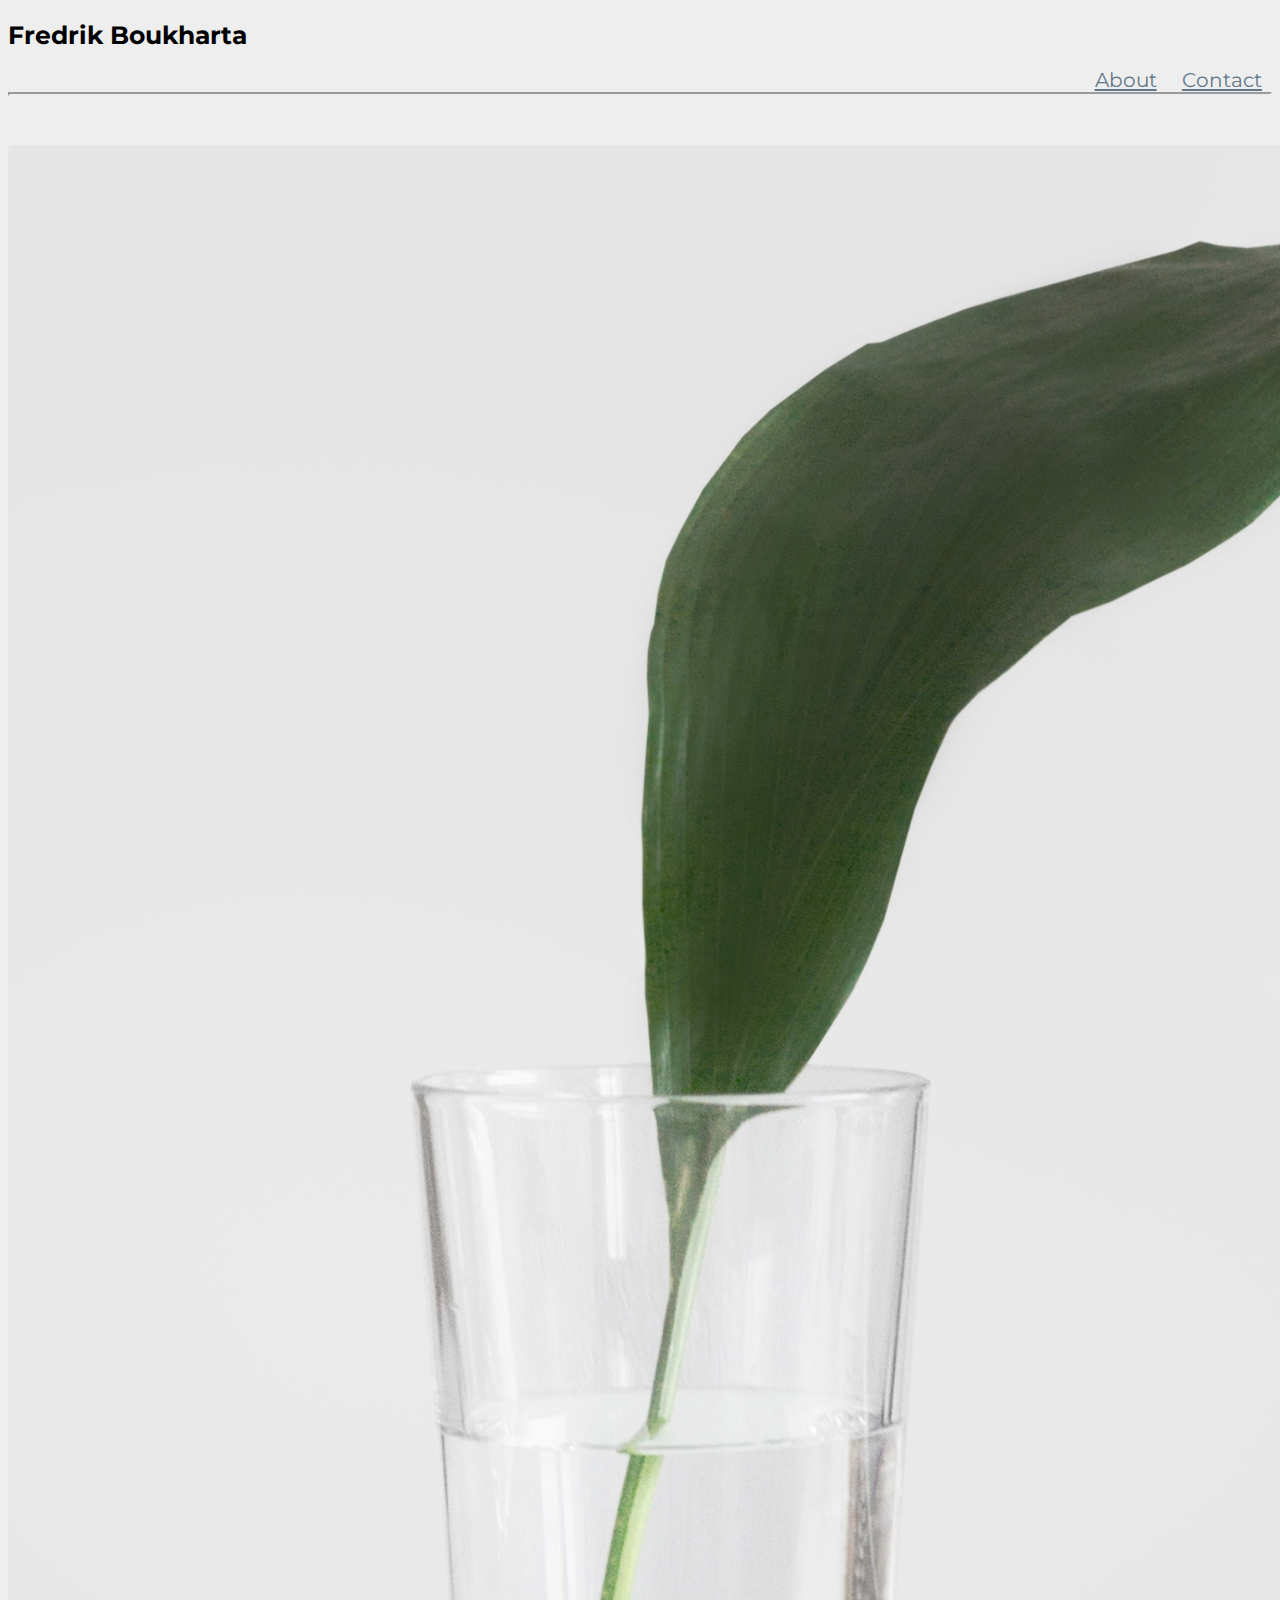
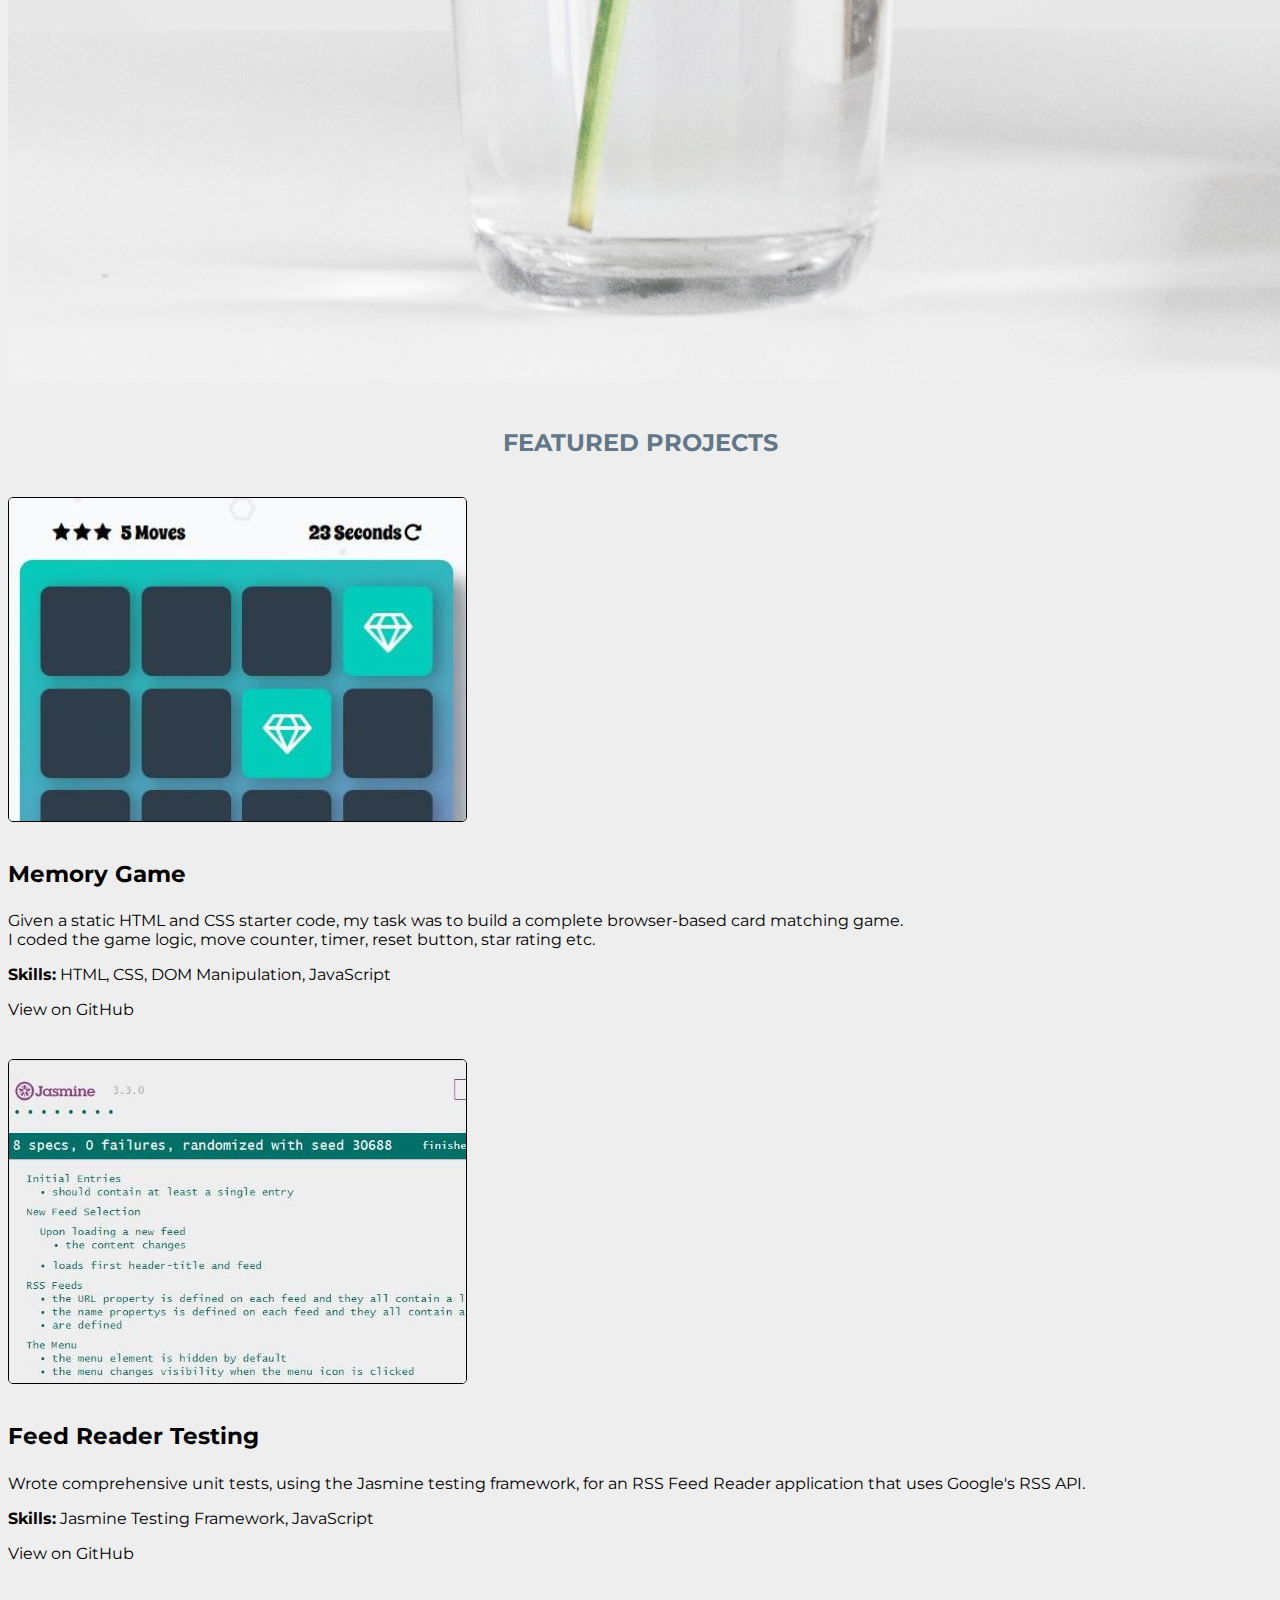
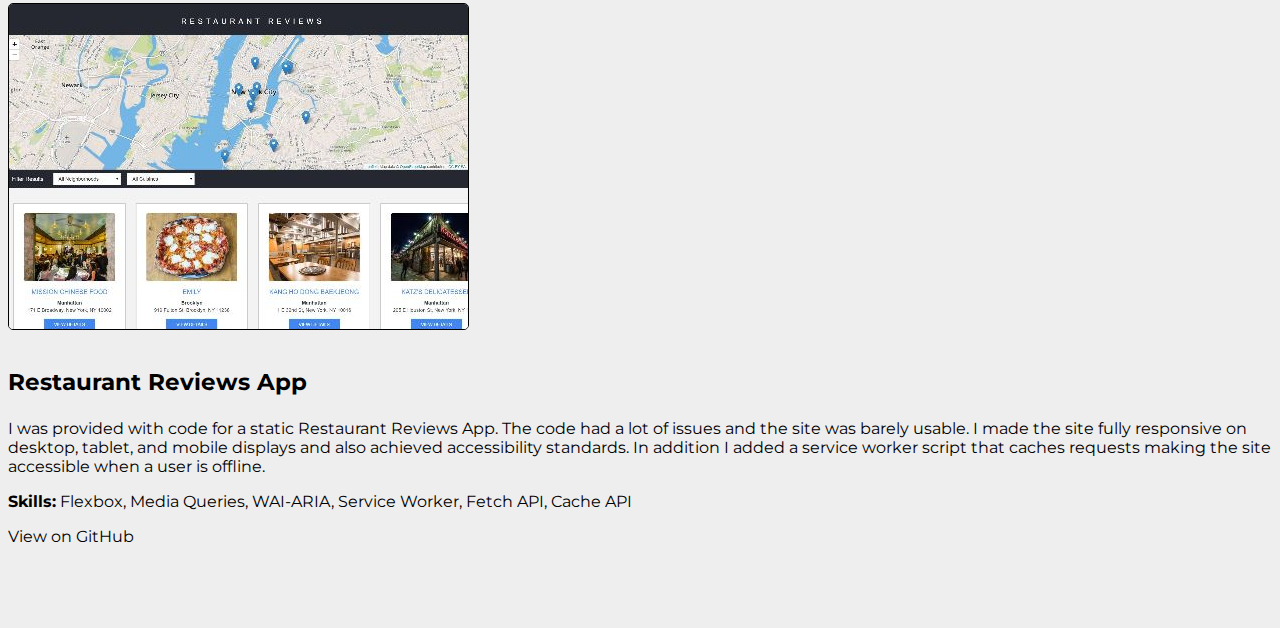
==== index.html @ cad77645 "Updated project descriptions" ====
<!DOCTYPE html>
<html lang="en">

<head>
  <meta charset="UTF-8">
  <meta name="viewport" content="width=device-width, initial-scale=1.0">
  <meta http-equiv="X-UA-Compatible" content="ie=edge">
  <link rel="stylesheet" href="https://stackpath.bootstrapcdn.com/bootstrap/4.1.3/css/bootstrap.min.css" integrity="sha384-MCw98/SFnGE8fJT3GXwEOngsV7Zt27NXFoaoApmYm81iuXoPkFOJwJ8ERdknLPMO" crossorigin="anonymous">
  <link rel="stylesheet" href="https://fonts.googleapis.com/css?family=Montserrat" >
  <link rel="stylesheet" href="https://use.fontawesome.com/releases/v5.3.1/css/all.css" integrity="sha384-mzrmE5qonljUremFsqc01SB46JvROS7bZs3IO2EmfFsd15uHvIt+Y8vEf7N7fWAU" crossorigin="anonymous">
  <link rel="stylesheet" href="css/style.css">
  <title>Portfolio | Fredrik Boukharta</title>
</head>

<body>
  <div class="container">

    <header>
      <div class="row header">

        <div class="col-12 col-lg-6 top-name">
          <a href="index.html" class="no-underline"><h1 id="name">Fredrik Boukharta</h1></a>
        </div>

        <div class="col-12 col-lg-6 align-right top-links">
          <a class="top-link" href="about.html">About</a>
          <a class="top-link" href="contact.html">Contact</a>
         </div>

      </div>

      <div class="row">
        <div class="col-md-12"> 
          <hr>
        </div>
      </div> 
    </header> 

    <main>
      <!-- main image -->
      <div class="row">
        <div class="col-6 mx-auto"> 
          <img src="img/laptop-leaf.jpg" alt="macbook and a plant" class="img-fluid main-image">
        </div>
      </div> 
        
      <div class="row">
        <div class="col-md-12"> 
          <h2 class="projects-heading">Featured Projects</h2>
        </div>
      </div>
      
      <!-- projects -->
      <div class="row justify-content-center project">

        <div class="col-8 col-md-4 col-lg-4">
          <a href="https://fredbouk.github.io/memory-game/" target="_blank"><img src="img/memory-game.jpg" class="img-fluid project-img" alt="gameboard of memory game"></a>
        </div>

        <div class="col-12 col-md-8 col-lg-6">
          <h3>Memory Game</h3>
          <p>Given a static HTML and CSS starter code, my task was to build a complete browser-based card matching game.<br>
             I coded the game logic, move counter, timer, reset button, star rating etc.</p>
          <p><span class="skills">Skills:</span> HTML, CSS, DOM Manipulation, JavaScript</p>
          <a href="https://github.com/fredbouk/memory-game " class="no-underline" target="_blank"><p>View on GitHub</p></a>
        </div>

      </div>  


      <div class="row justify-content-center project">

        <div class="col-8 col-md-4 col-lg-4">
          <a href="https://github.com/fredbouk/feedreader-testing/blob/master/jasmine/spec/feedreader.js" target="_blank"><img src="img/feedreader-testing.jpg" class="img-fluid project-img" alt="jasmine test specs"></a>
        </div>

        <div class="col-12 col-md-8 col-lg-6">
          <h3>Feed Reader Testing</h3>
          <p>Wrote comprehensive unit tests, using the Jasmine testing framework, for an RSS Feed Reader application that uses Google's RSS API.</p>
          <p><span class="skills">Skills:</span> Jasmine Testing Framework, JavaScript</p>
          <a href="https://github.com/fredbouk/feedreader-testing" class="no-underline" target="_blank"><p>View on GitHub</p></a>
        </div>
  
      </div>  


      <div class="row justify-content-center project">

        <div class="col-8 col-md-4 col-lg-4">
          <a href="https://github.com/fredbouk/restaurant-reviews-app" target="_blank"><img src="img/restaurant-reviews-app.jpg" class="img-fluid project-img" alt="website with map and restaurants list"></a>
        </div>

        <div class="col-12 col-md-8 col-lg-6">
          <h3>Restaurant Reviews App</h3>
          <p>I was provided with code for a static Restaurant Reviews App. The code had a lot of issues and the site was barely usable. 
             I made the site fully responsive on desktop, tablet, and mobile displays and also achieved accessibility standards. 
             In addition I added a service worker script that caches requests making the site accessible when a user is offline.</p>
          <p><span class="skills">Skills:</span> Flexbox, Media Queries, WAI-ARIA, Service Worker, Fetch API, Cache API</p>
          <a href="https://github.com/fredbouk/restaurant-reviews-app" class="no-underline" target="_blank"><p>View on GitHub</p></a>
        </div>
    
      </div>  

    </main> 
  
    <footer>
      <div class="row">
        <div class="col-md-12 text-center">
          <a href="https://www.linkedin.com/in/fredrik-boukharta-37a146100/" target="_blank"><i class="fab fa-linkedin-in glyphicon"></i></a>
          <a href="mailto:fredbouk@gmail.com"><i class="fas fa-envelope glyphicon"></i></a>
          <a href="https://github.com/fredbouk" target="_blank"><i class="fab fa-github glyphicon"></i></a>
        </div>  
      </div>
    </footer>
    
  </div><!-- close container -->
</body>

</html>
---- css/style.css ----
html {
  overflow-y: scroll; 
}

body {
  font-family: "Montserrat", sans-serif;
  background-color: #eee;
  font-size: 112.5%;
}

h1,
h3,
h5,
p {
  color: #000;
}

h3 {
  font-size: 1.45rem;
  font-weight: 700;
}

p {
  font-size: medium;
}

a {
  color: #000 !important;
}


/* Header */
.header {
  margin-top: 20px;
}

#name {
  font-size: 1.4em;
  font-weight: 700;
}

.no-underline {
  text-decoration: none !important;
}

.top-link {
  font-size: 112.5%;
  margin-left: 0.5em;
  margin-right: 0.5em;
  color: #627788 !important;
}

hr {
  border-width: 2px;
  margin-top: inherit;
}

.main-image {
  margin-top: 40px;
  border-radius: 5px;
}


/* Body */
.projects-heading {
  margin-top: 40px;
  margin-bottom: 40px;
  text-transform: uppercase;
  color: #627788;
  font-size: 24px;
  text-align: center;
 }

.project {
  margin-bottom: 40px;
}

.project-img {
  margin-bottom: 10px;
  border-radius: 5px;
  border: 1px solid black;
 }

 .large {
  font-size: large;
 }

 .skills {
   font-weight: bold;
 }

 
 /* Footer */
 .glyphicon {
  font-size: 28px; 
  margin-left: 20px;
  margin-bottom: 30px;
  margin-right: 20px;
}


/******** Media query for mobiles and tablets ********/
@media screen and (min-width: 320px) and (max-width: 991px)  {

  .top-name {
    text-align: center;
  }

  #name {
    margin-bottom: 0;
  }

  .top-links {
    text-align: center;
  }

}


/******** Media query for large screens ********/
@media screen and (min-width: 992px) {

  .align-right {
    text-align: right;
  }

  .top-links {
    margin-top: 2px;
  }

}


/*===================== About =====================*/
.me {
  margin-top: 40px;
  margin-bottom: 40px;
}


/*===================== Contact =====================*/
#contact-me {
  margin-top: 40px;
}

.contact-list {
  list-style-type: none;
  padding-left: 0;
}

.link-text {
  display: inline;
  font-size: inherit;
}
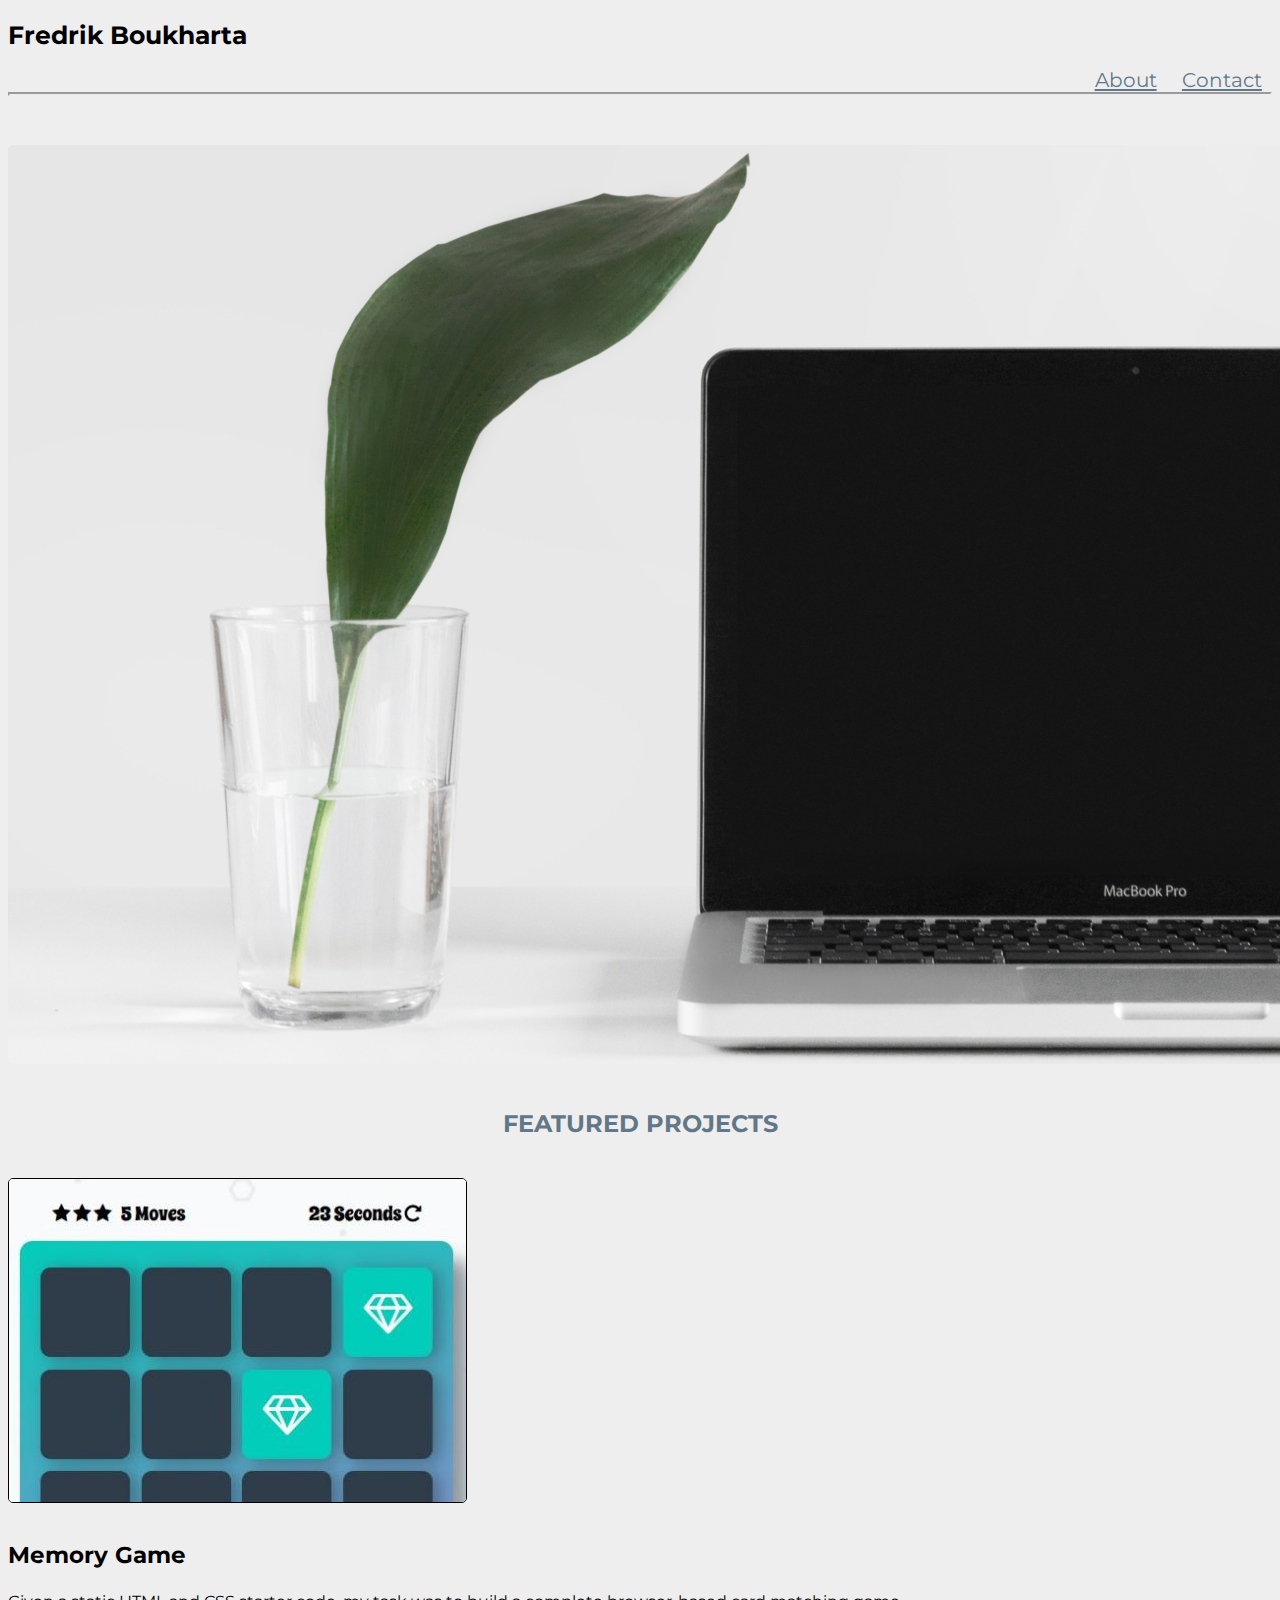
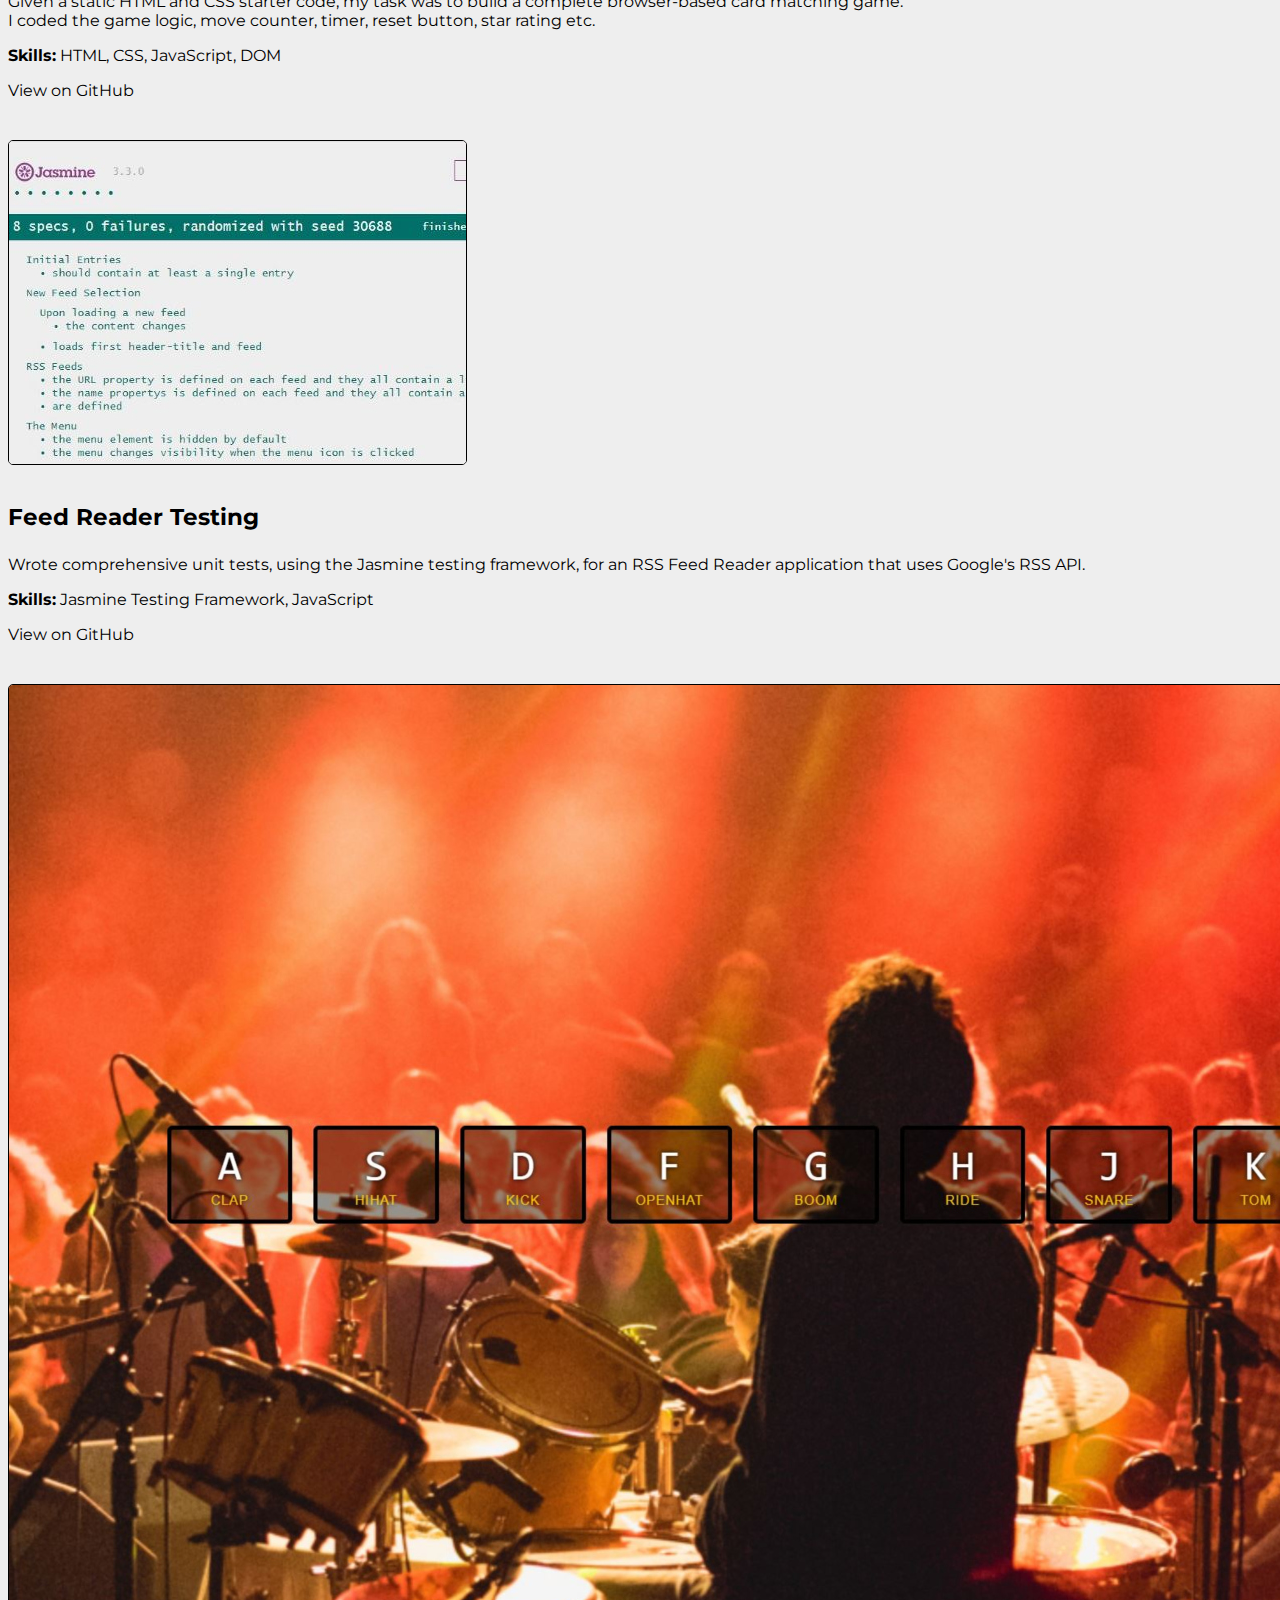
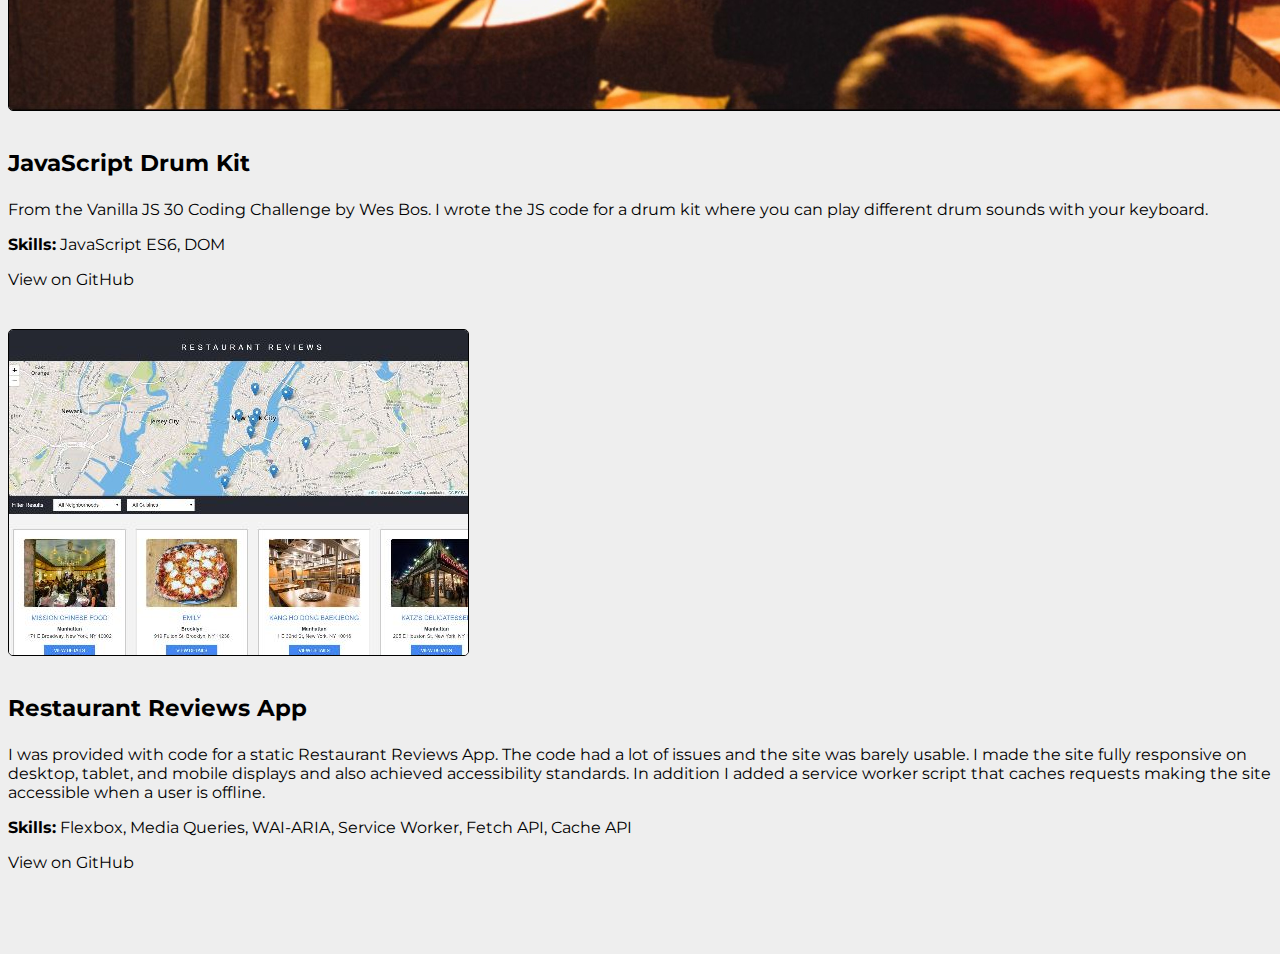
==== commit 6f7edd00: "Added project JavaScript Drum Kit" ====
--- a/index.html
+++ b/index.html
@@ -40,7 +40,10 @@
       <!-- main image -->
       <div class="row">
         <div class="col-6 mx-auto"> 
-          <img src="img/laptop-leaf.jpg" alt="macbook and a plant" class="img-fluid main-image">
+            <picture> 
+              <source media="(max-width: 1024px)" srcset="img/laptop-leaf-small.jpg" alt="macbook and a plant" class="img-fluid main-image">
+              <img src="img/laptop-leaf.jpg" alt="macbook and a plant" class="img-fluid main-image">
+            </picture>
         </div>
       </div> 
         
@@ -61,7 +64,7 @@
           <h3>Memory Game</h3>
           <p>Given a static HTML and CSS starter code, my task was to build a complete browser-based card matching game.<br>
              I coded the game logic, move counter, timer, reset button, star rating etc.</p>
-          <p><span class="skills">Skills:</span> HTML, CSS, DOM Manipulation, JavaScript</p>
+          <p><span class="skills">Skills:</span> HTML, CSS, JavaScript, DOM</p>
           <a href="https://github.com/fredbouk/memory-game " class="no-underline" target="_blank"><p>View on GitHub</p></a>
         </div>
 
@@ -79,6 +82,23 @@
           <p>Wrote comprehensive unit tests, using the Jasmine testing framework, for an RSS Feed Reader application that uses Google's RSS API.</p>
           <p><span class="skills">Skills:</span> Jasmine Testing Framework, JavaScript</p>
           <a href="https://github.com/fredbouk/feedreader-testing" class="no-underline" target="_blank"><p>View on GitHub</p></a>
+        </div>
+  
+      </div>
+      
+
+      <div class="row justify-content-center project">
+
+        <div class="col-8 col-md-4 col-lg-4">
+          <a href="https://fredbouk.github.io/js30-javascript-drum-kit/" target="_blank"><img src="img/javascript-drum-kit.jpg" class="img-fluid project-img" alt="drummer"></a>
+        </div>
+
+        <div class="col-12 col-md-8 col-lg-6">
+          <h3>JavaScript Drum Kit</h3>
+          <p>From the Vanilla JS 30 Coding Challenge by Wes Bos.
+            I wrote the JS code for a drum kit where you can play different drum sounds with your keyboard.</p>
+          <p><span class="skills">Skills:</span> JavaScript ES6, DOM</p>
+          <a href="https://github.com/fredbouk/js30-javascript-drum-kit" class="no-underline" target="_blank"><p>View on GitHub</p></a>
         </div>
   
       </div>  
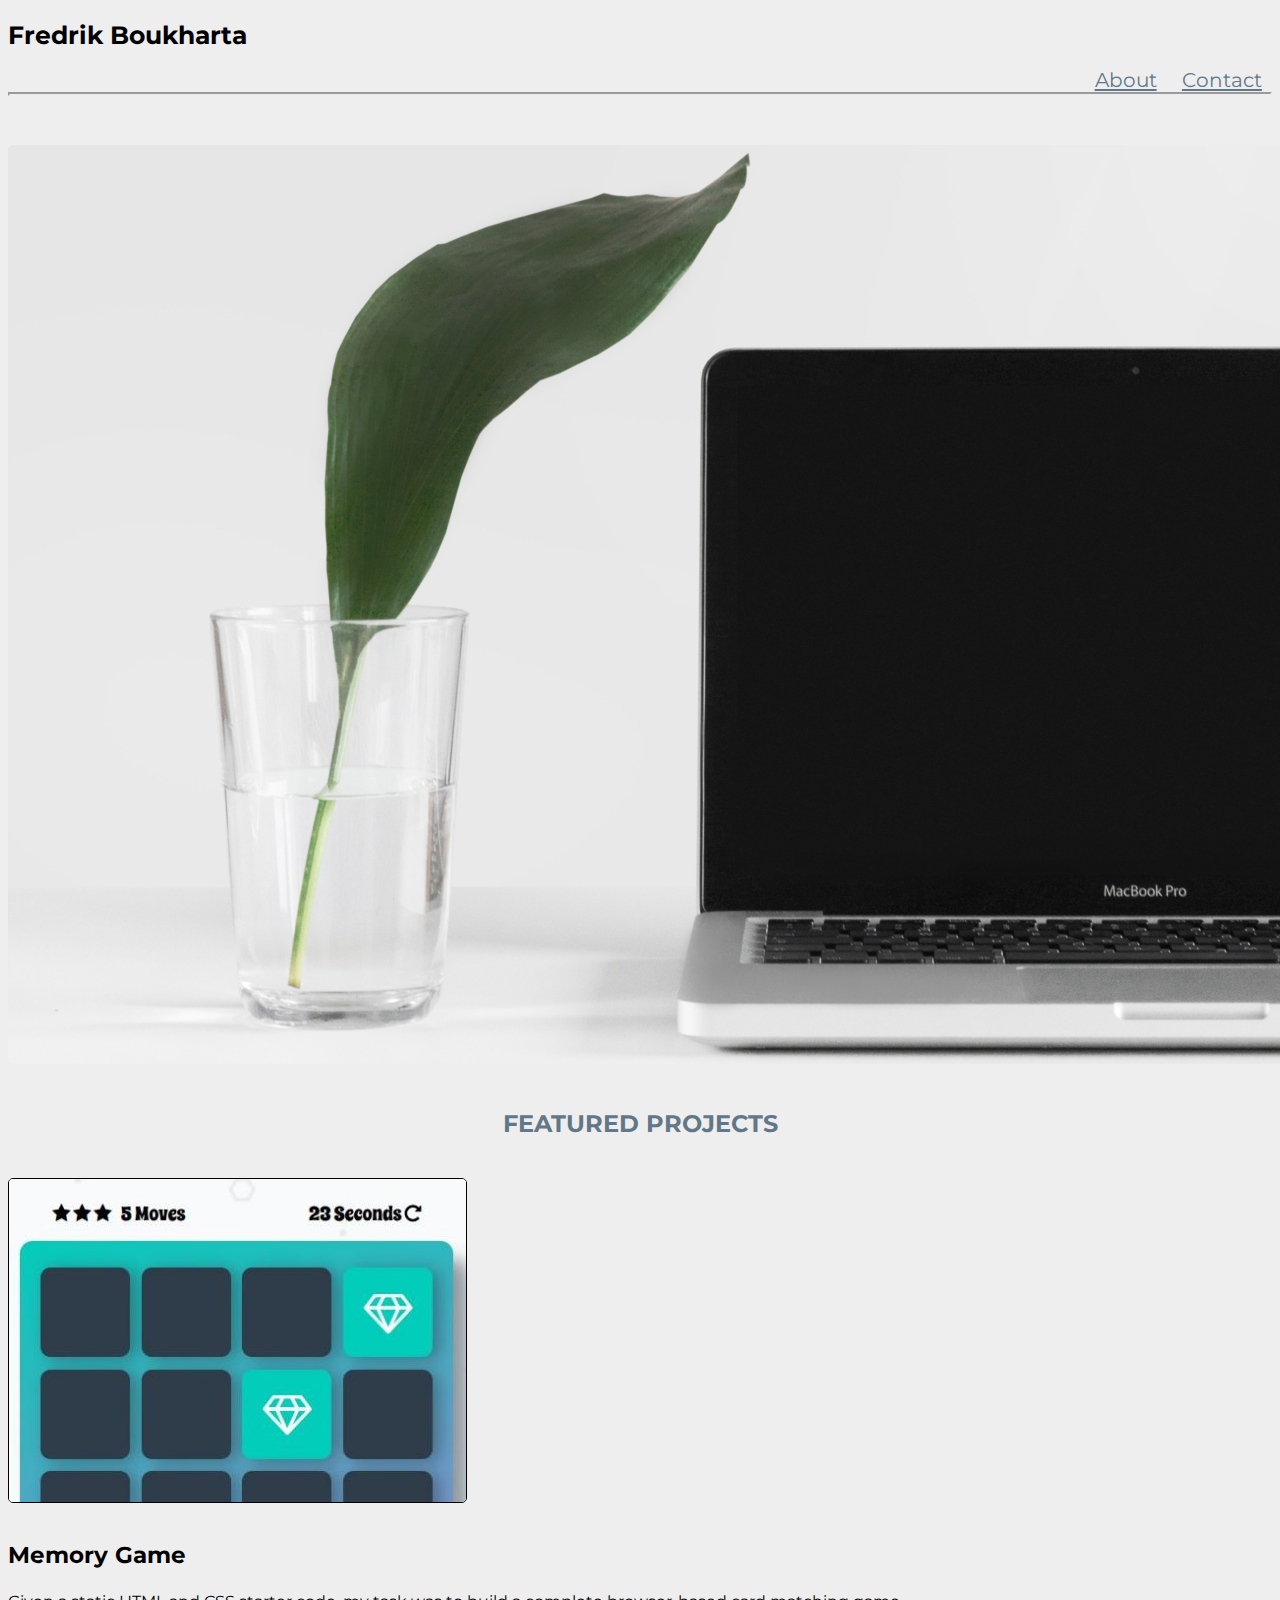
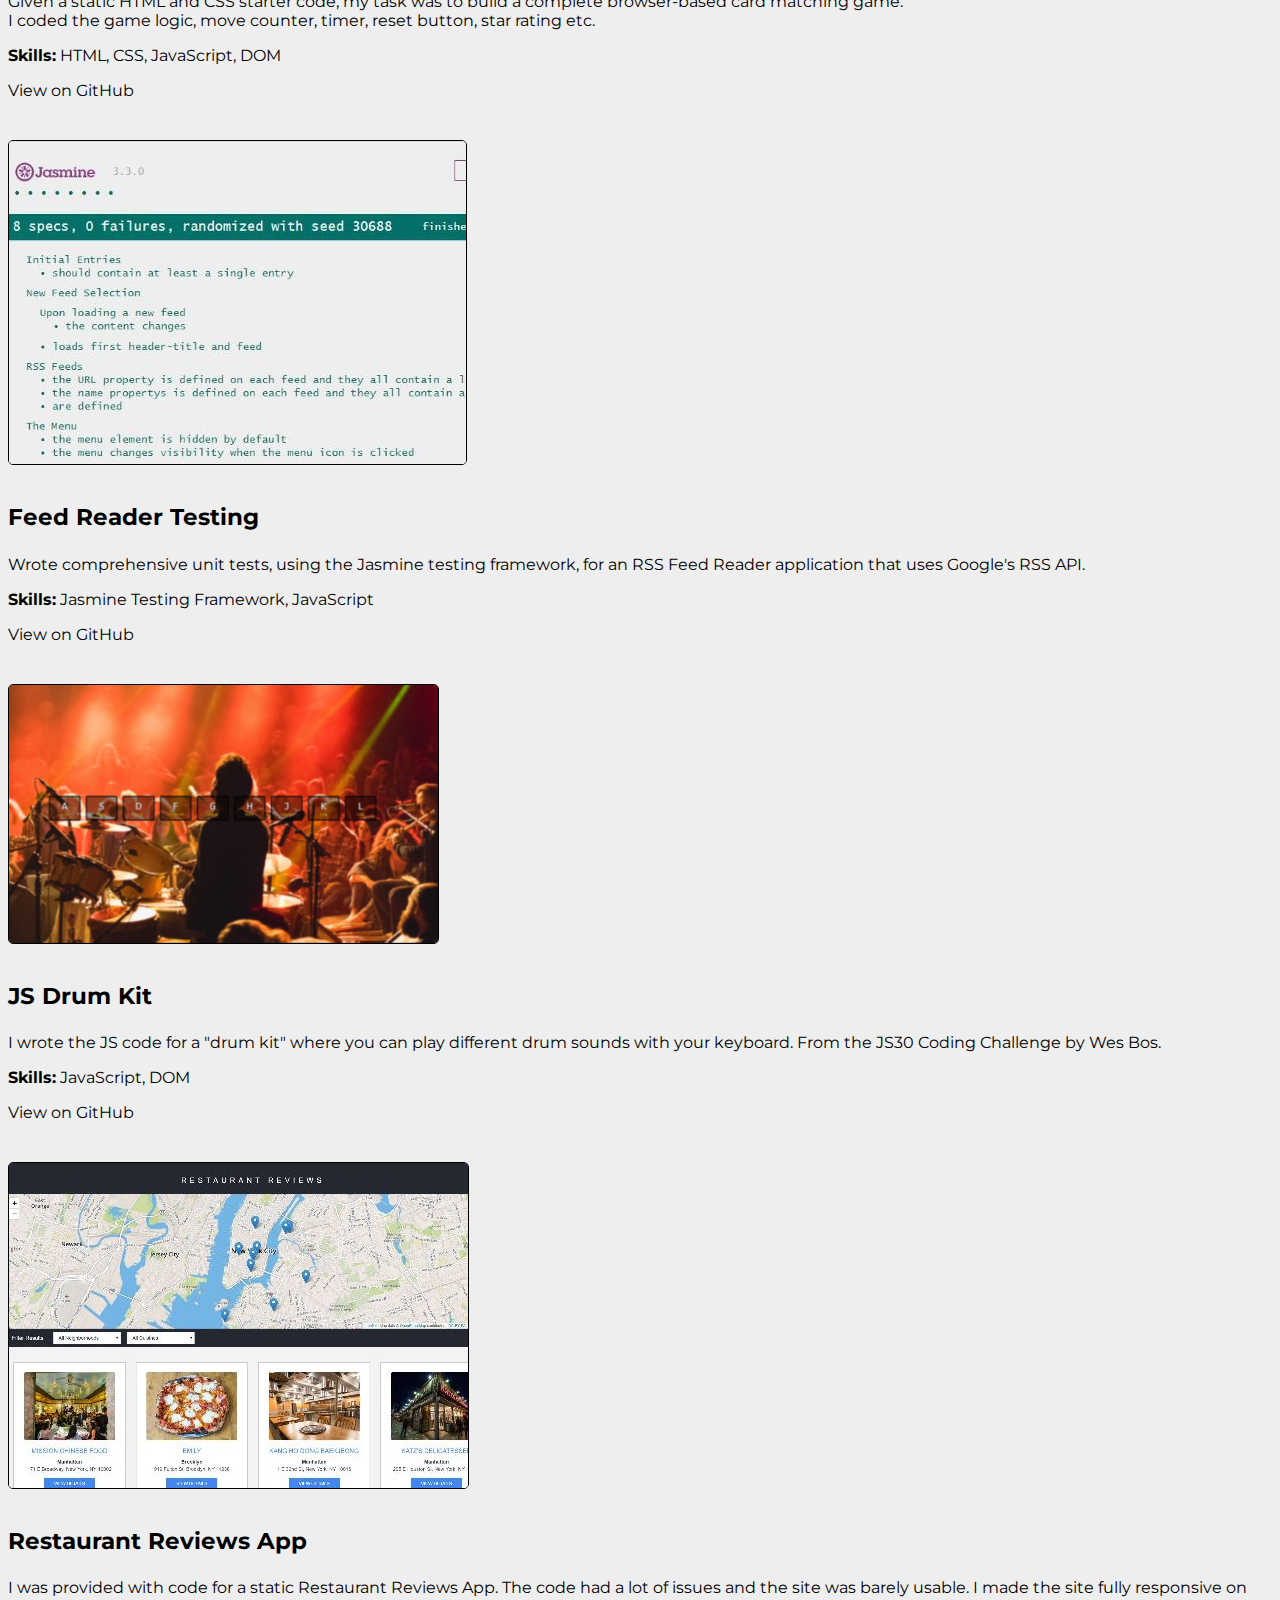
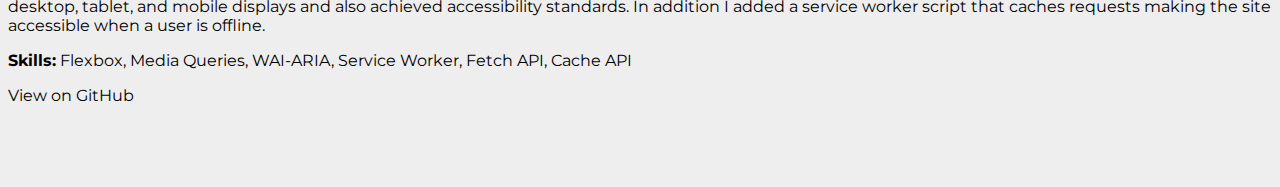
==== commit a1a673be: "Updated project description" ====
--- a/index.html
+++ b/index.html
@@ -94,10 +94,9 @@
         </div>
 
         <div class="col-12 col-md-8 col-lg-6">
-          <h3>JavaScript Drum Kit</h3>
-          <p>From the Vanilla JS 30 Coding Challenge by Wes Bos.
-            I wrote the JS code for a drum kit where you can play different drum sounds with your keyboard.</p>
-          <p><span class="skills">Skills:</span> JavaScript ES6, DOM</p>
+          <h3>JS Drum Kit</h3>
+          <p>I wrote the JS code for a "drum kit" where you can play different drum sounds with your keyboard. From the JS30 Coding Challenge by Wes Bos.</p>
+          <p><span class="skills">Skills:</span> JavaScript, DOM</p>
           <a href="https://github.com/fredbouk/js30-javascript-drum-kit" class="no-underline" target="_blank"><p>View on GitHub</p></a>
         </div>
   
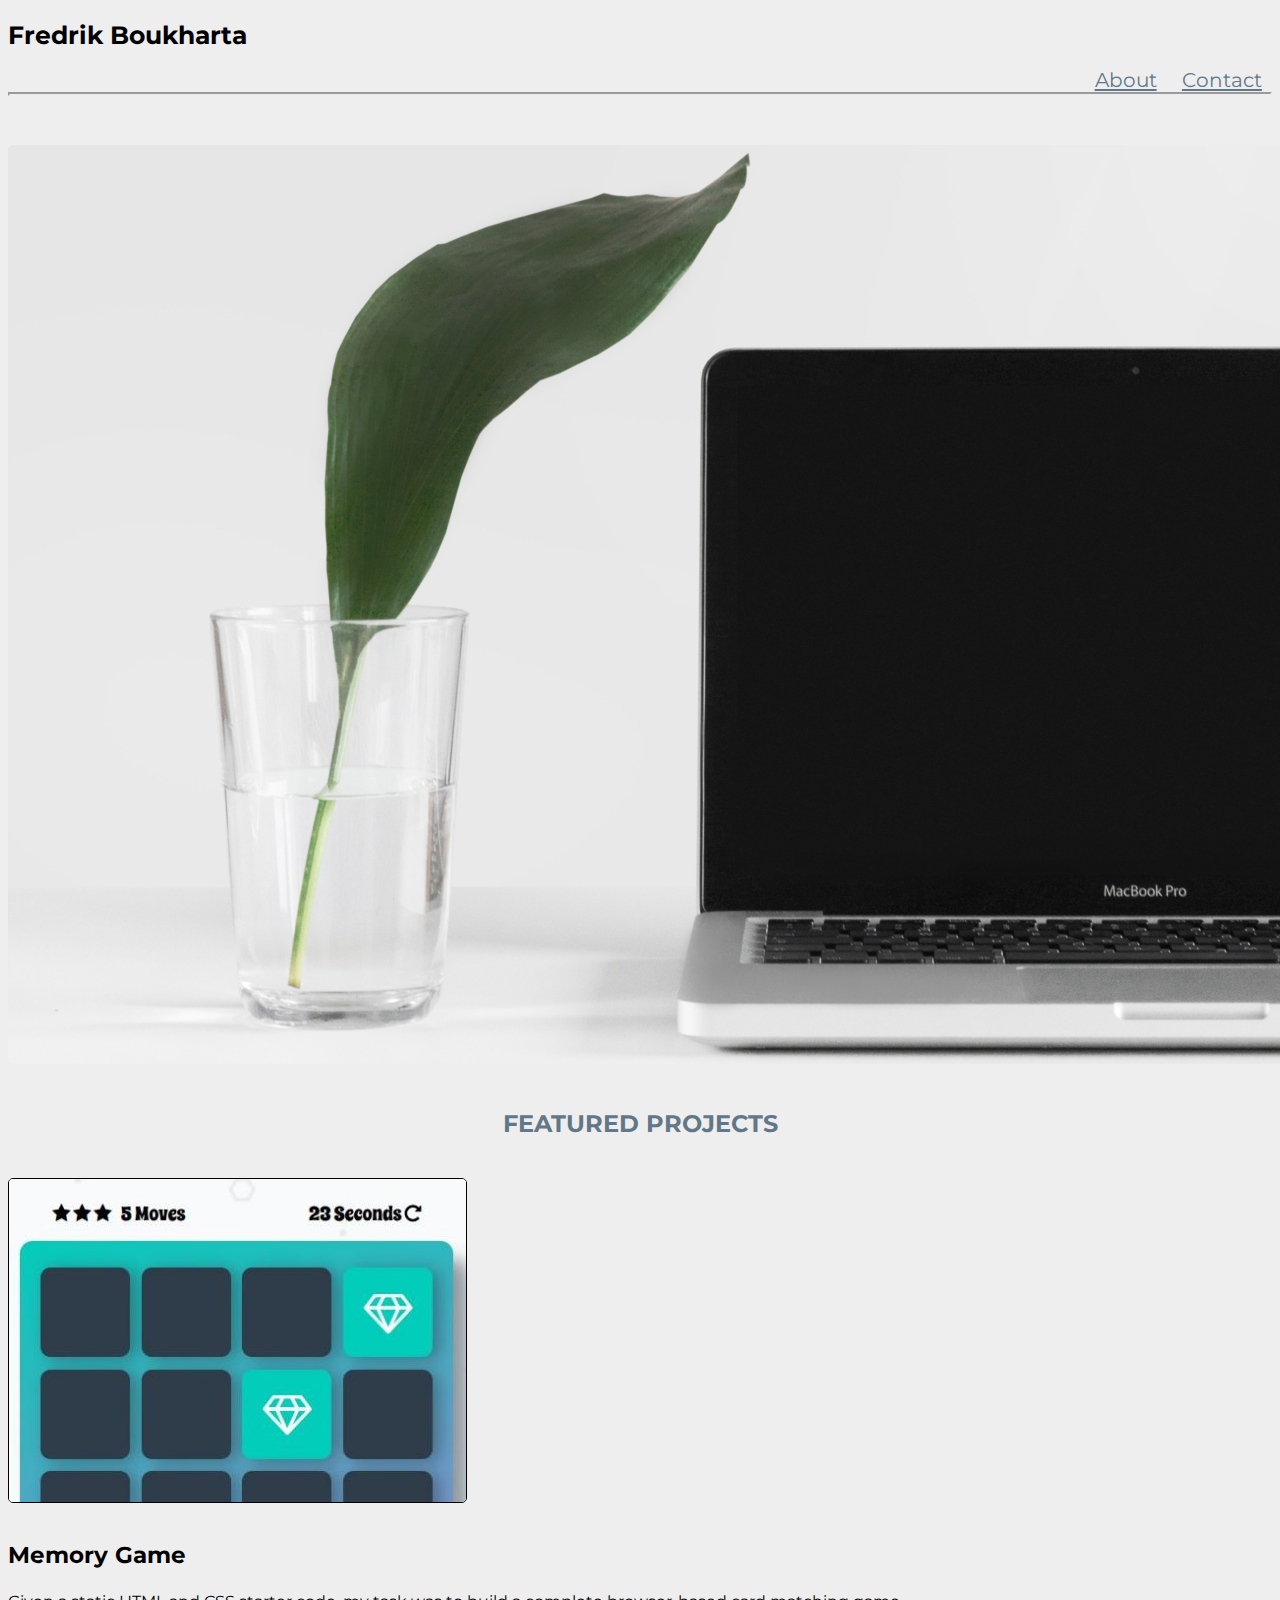
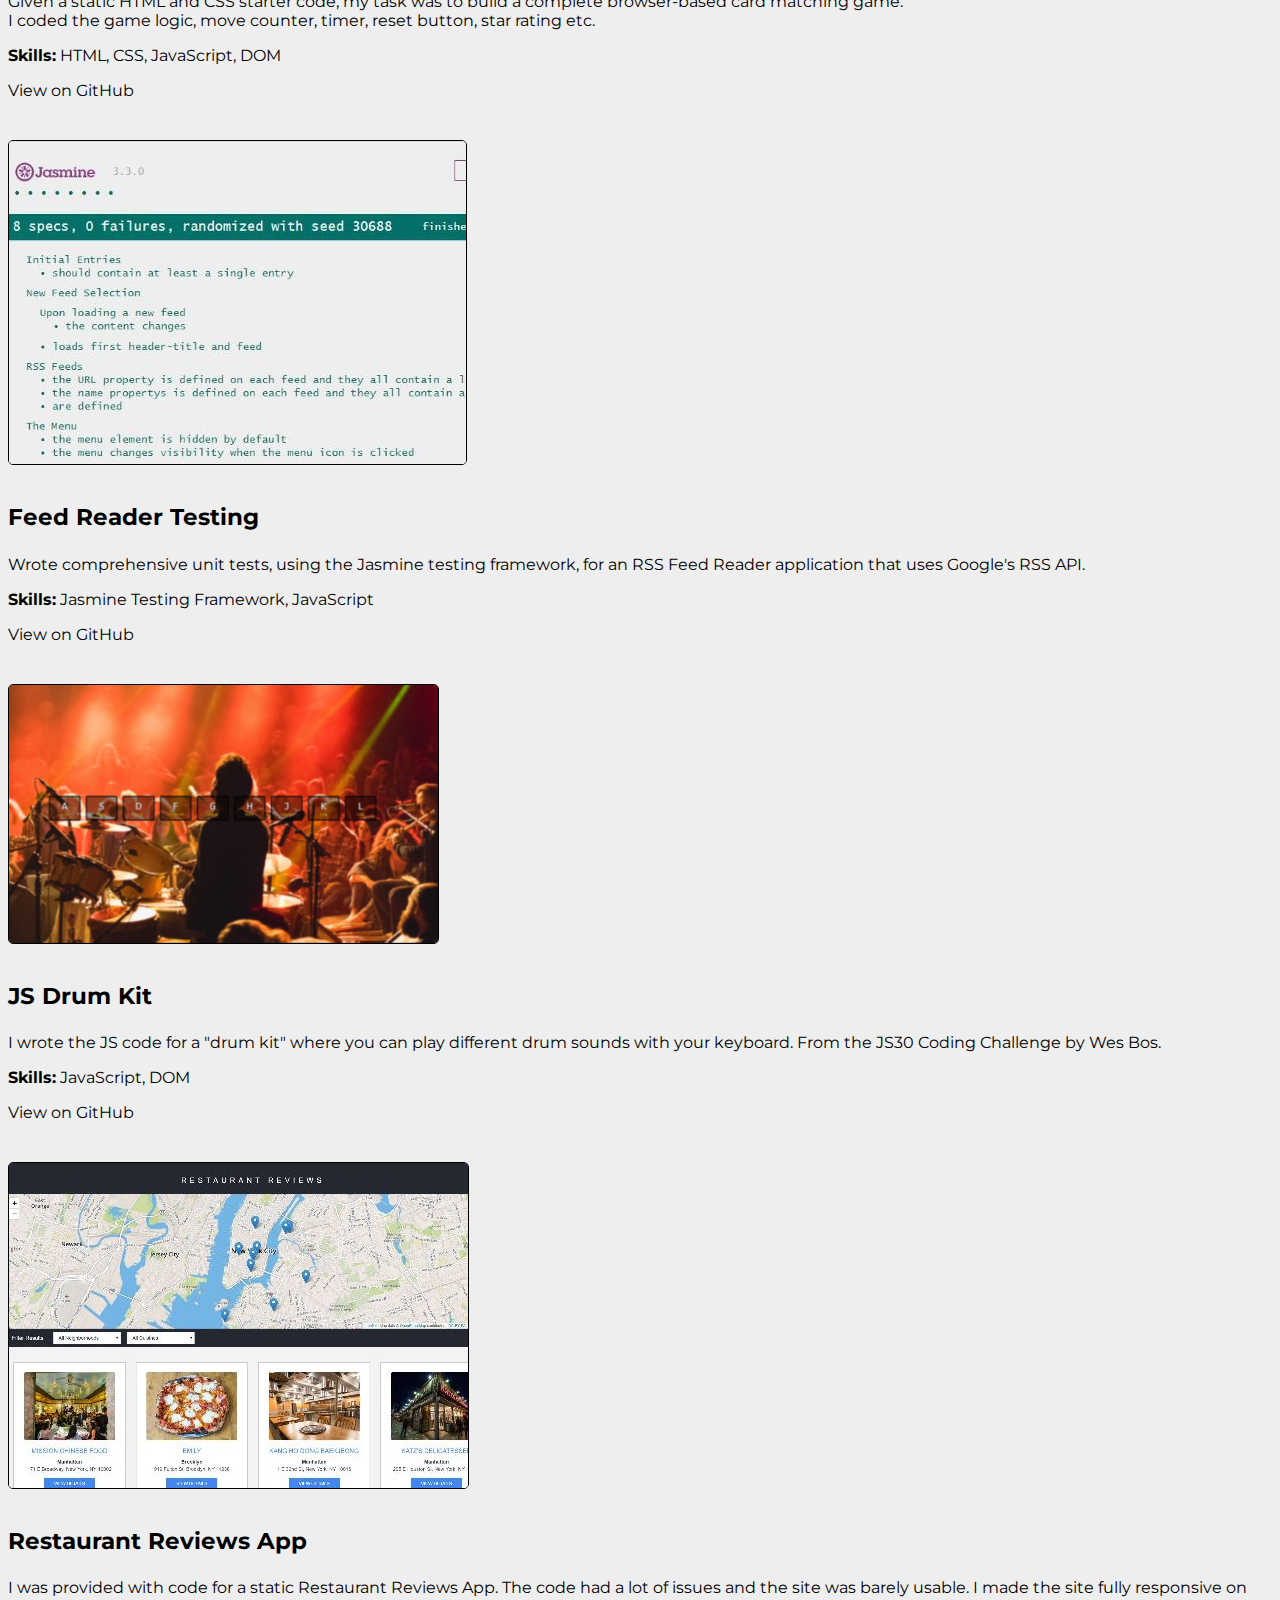
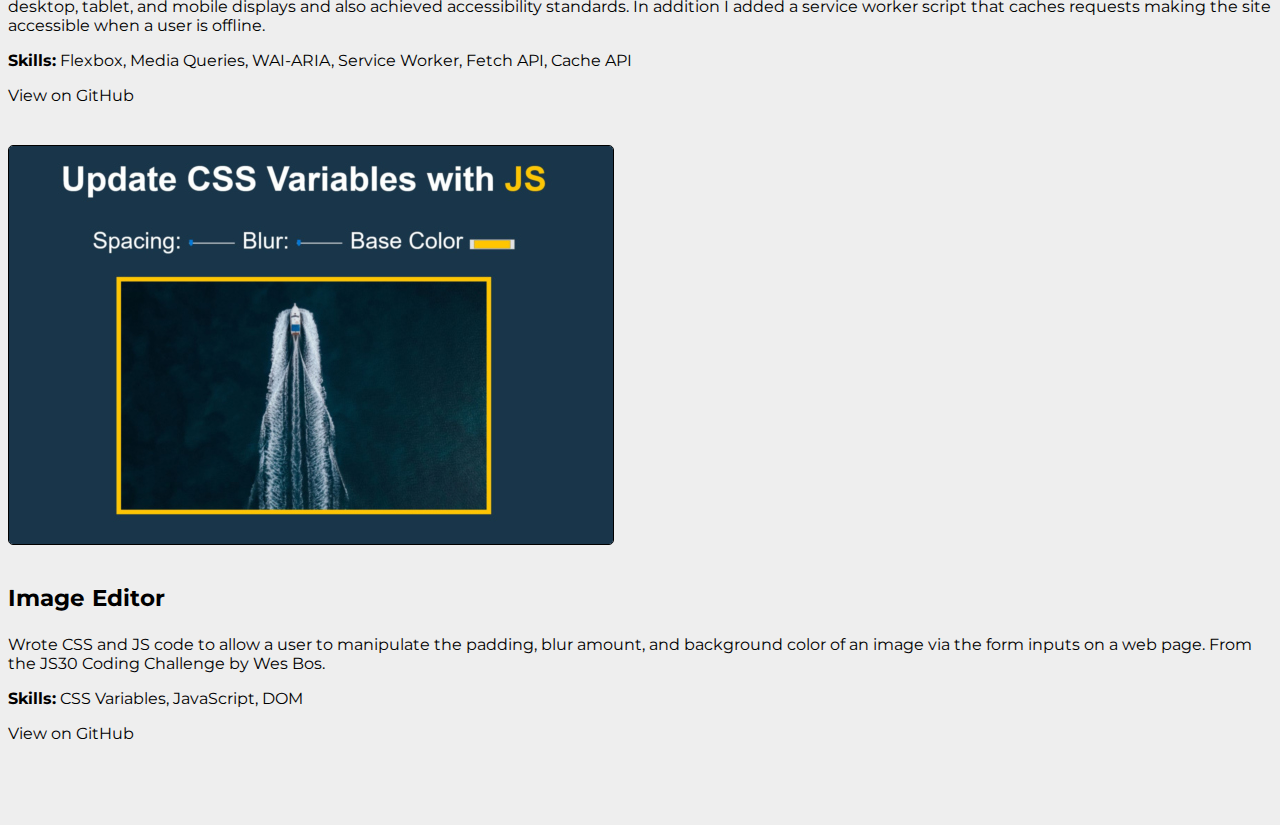
==== commit d0ad3da9: "Added project Image Editor" ====
--- a/index.html
+++ b/index.html
@@ -118,6 +118,23 @@
           <a href="https://github.com/fredbouk/restaurant-reviews-app" class="no-underline" target="_blank"><p>View on GitHub</p></a>
         </div>
     
+      </div>
+      
+      
+      <div class="row justify-content-center project">
+
+        <div class="col-8 col-md-4 col-lg-4">
+          <a href="https://fredbouk.github.io/js30-css-variables/index.html" target="_blank"><img src="img/css-variables.jpg" class="img-fluid project-img" alt="website with map and restaurants list"></a>
+        </div>
+
+        <div class="col-12 col-md-8 col-lg-6">
+          <h3>Image Editor</h3>
+          <p>Wrote CSS and JS code to allow a user to manipulate the padding, blur amount, and background color of an image via the form inputs on a web page. 
+             From the JS30 Coding Challenge by Wes Bos.</p>
+          <p><span class="skills">Skills:</span> CSS Variables, JavaScript, DOM</p>
+          <a href="https://github.com/fredbouk/js30-css-variables" class="no-underline" target="_blank"><p>View on GitHub</p></a>
+        </div>
+    
       </div>  
 
     </main> 
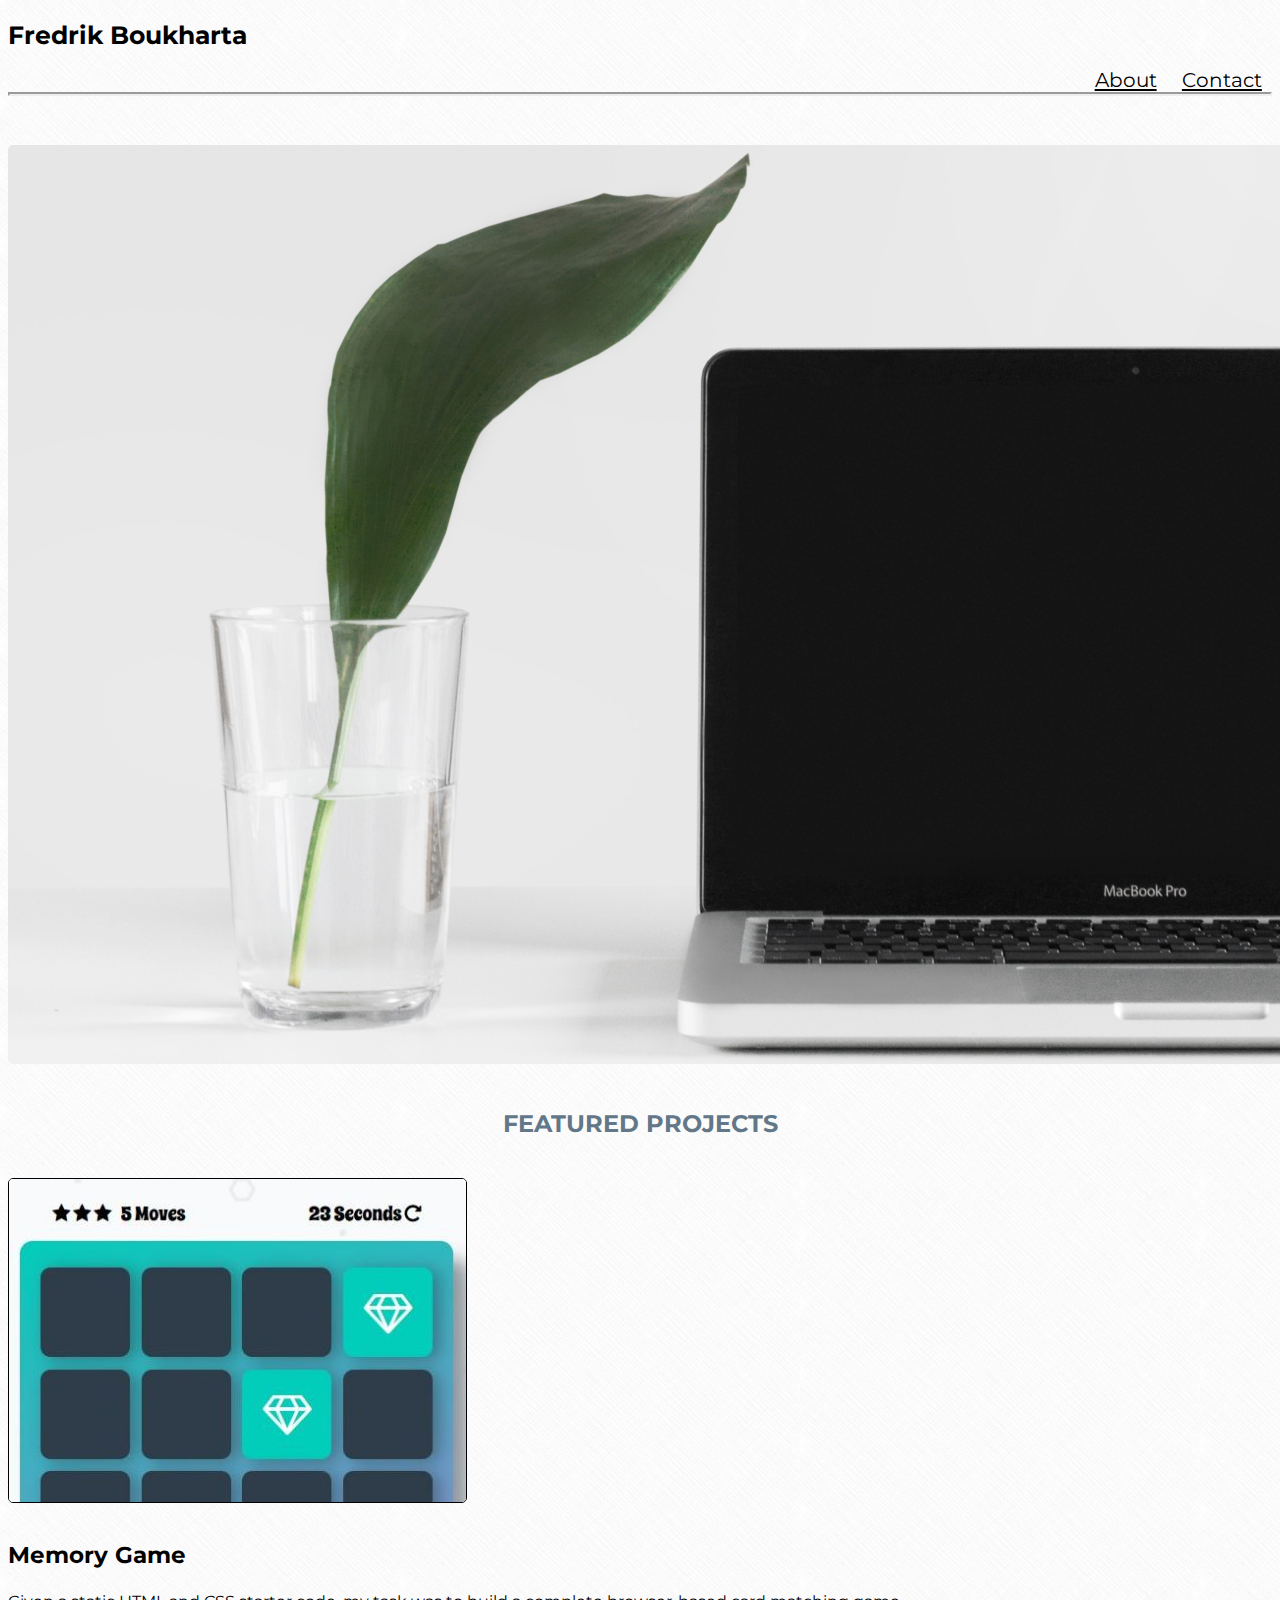
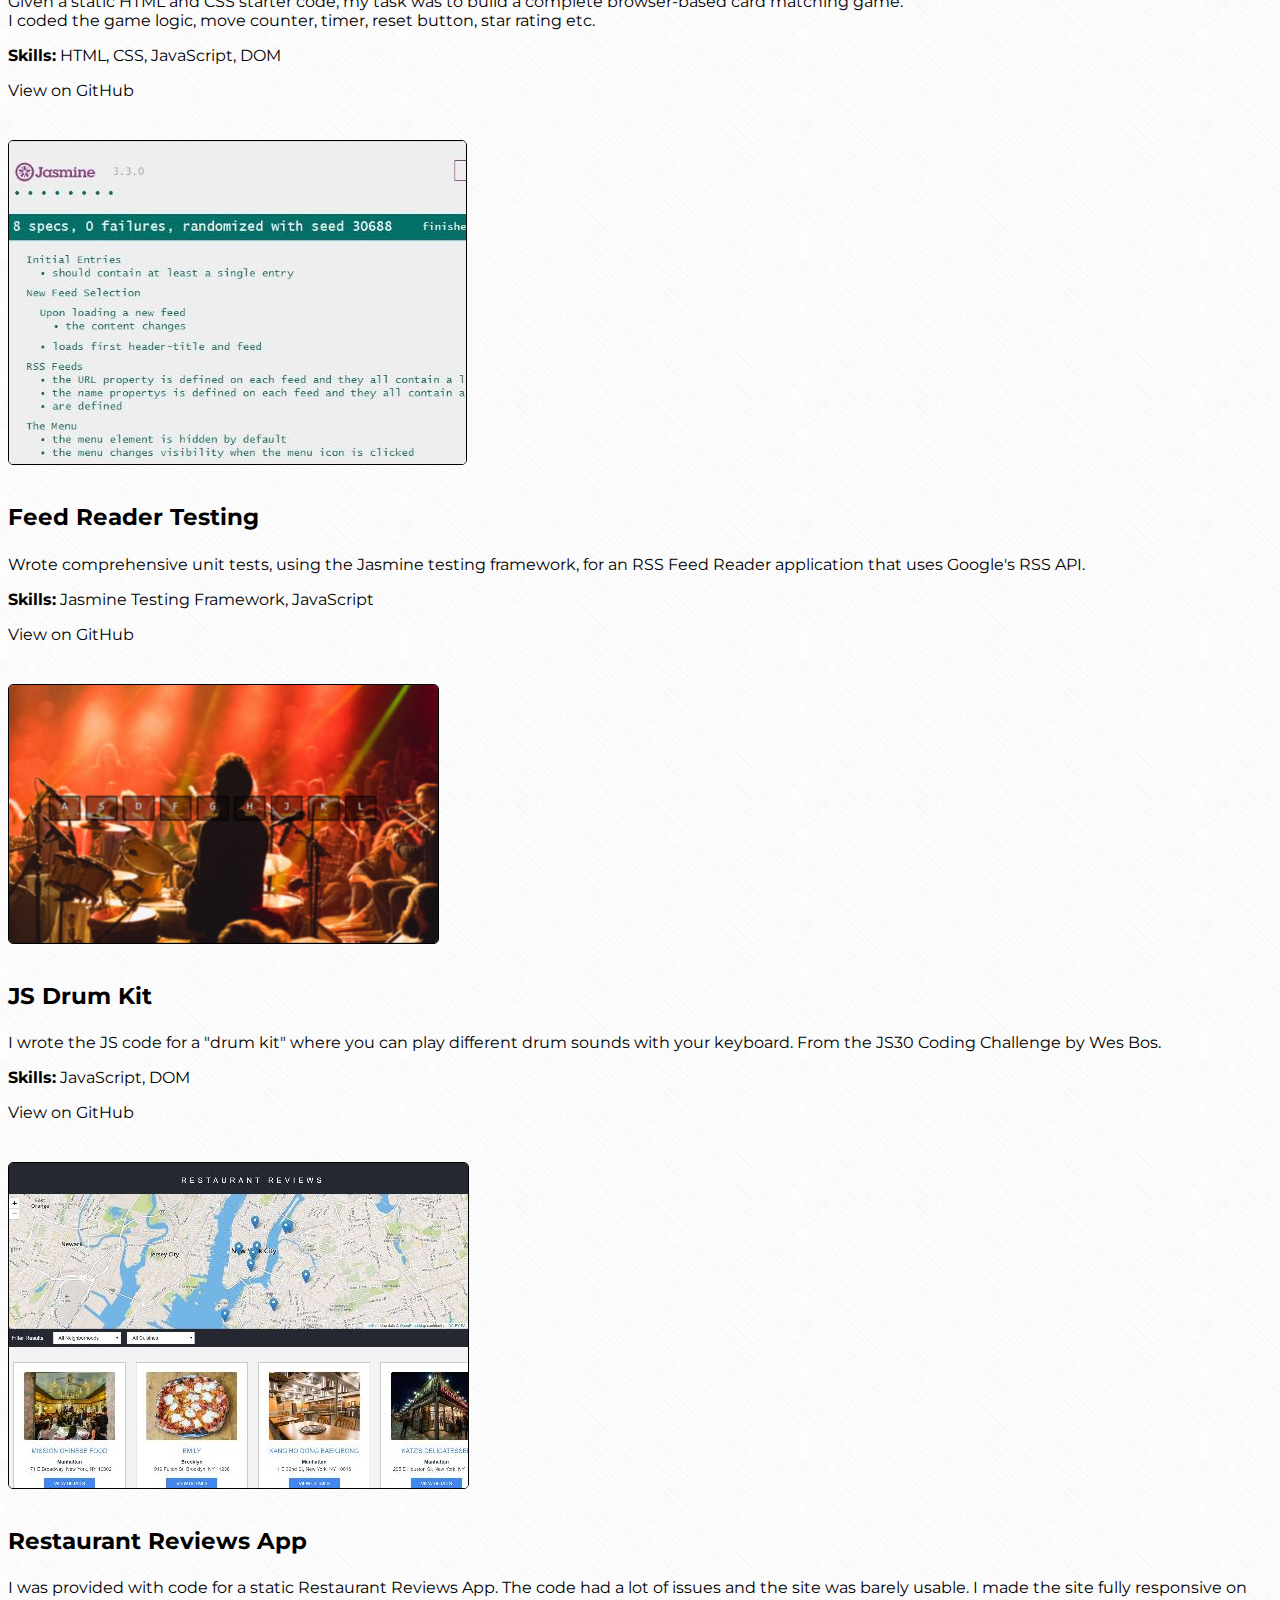
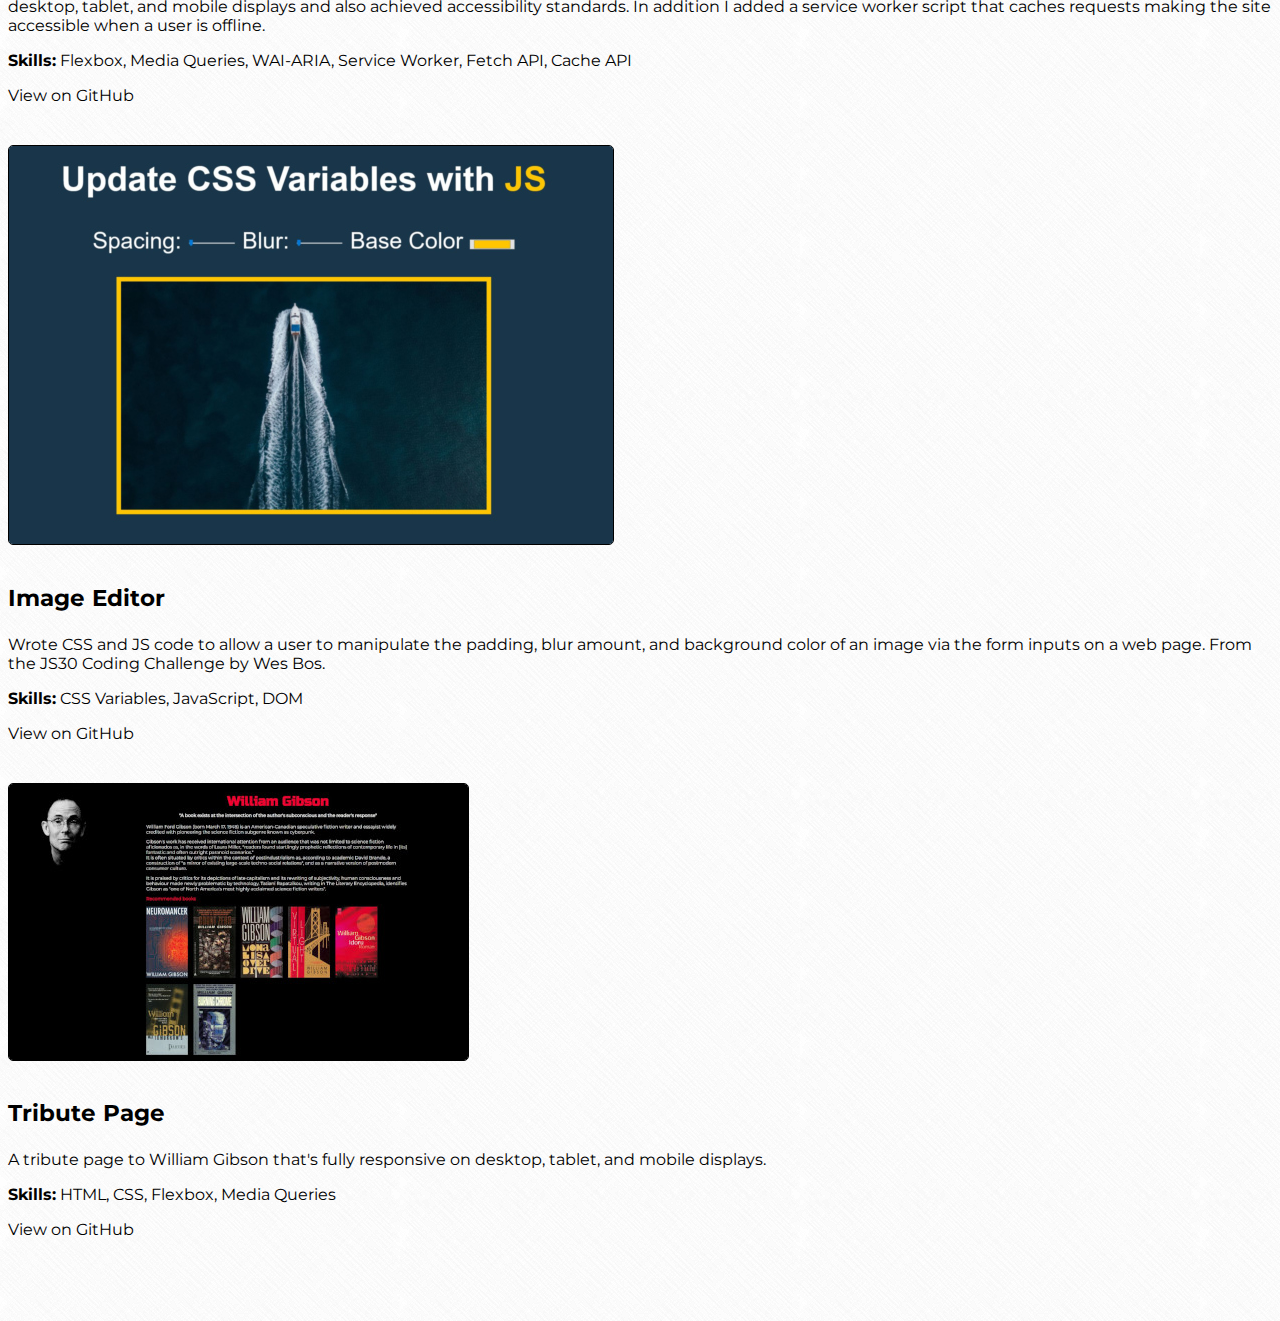
==== commit 419cdc86: "Added project Tribute Page" ====
--- a/index.html
+++ b/index.html
@@ -135,7 +135,23 @@
           <a href="https://github.com/fredbouk/js30-css-variables" class="no-underline" target="_blank"><p>View on GitHub</p></a>
         </div>
     
-      </div>  
+      </div>
+
+
+      <div class="row justify-content-center project">
+
+        <div class="col-8 col-md-4 col-lg-4">
+          <a href="https://fredbouk.github.io/fcc-tribute-page/" target="_blank"><img src="img/tribute-page.jpg" class="img-fluid project-img" alt="william gibson tribute website"></a>
+        </div>
+
+        <div class="col-12 col-md-8 col-lg-6">
+          <h3>Tribute Page</h3>
+          <p>A tribute page to William Gibson that's fully responsive on desktop, tablet, and mobile displays.</p>
+          <p><span class="skills">Skills:</span> HTML, CSS, Flexbox, Media Queries</p>
+          <a href="https://github.com/fredbouk/fcc-tribute-page" class="no-underline" target="_blank"><p>View on GitHub</p></a>
+        </div>
+    
+      </div>
 
     </main> 
   
--- a/css/style.css
+++ b/css/style.css
@@ -4,8 +4,8 @@
 
 body {
   font-family: "Montserrat", sans-serif;
-  background-color: #eee;
   font-size: 112.5%;
+  background-image: url("../img/crossword.png");
 }
 
 h1,
@@ -47,7 +47,6 @@
   font-size: 112.5%;
   margin-left: 0.5em;
   margin-right: 0.5em;
-  color: #627788 !important;
 }
 
 hr {
@@ -114,6 +113,10 @@
     text-align: center;
   }
 
+  .main-image {
+    margin-top: 25px;
+  }  
+
 }
 
 
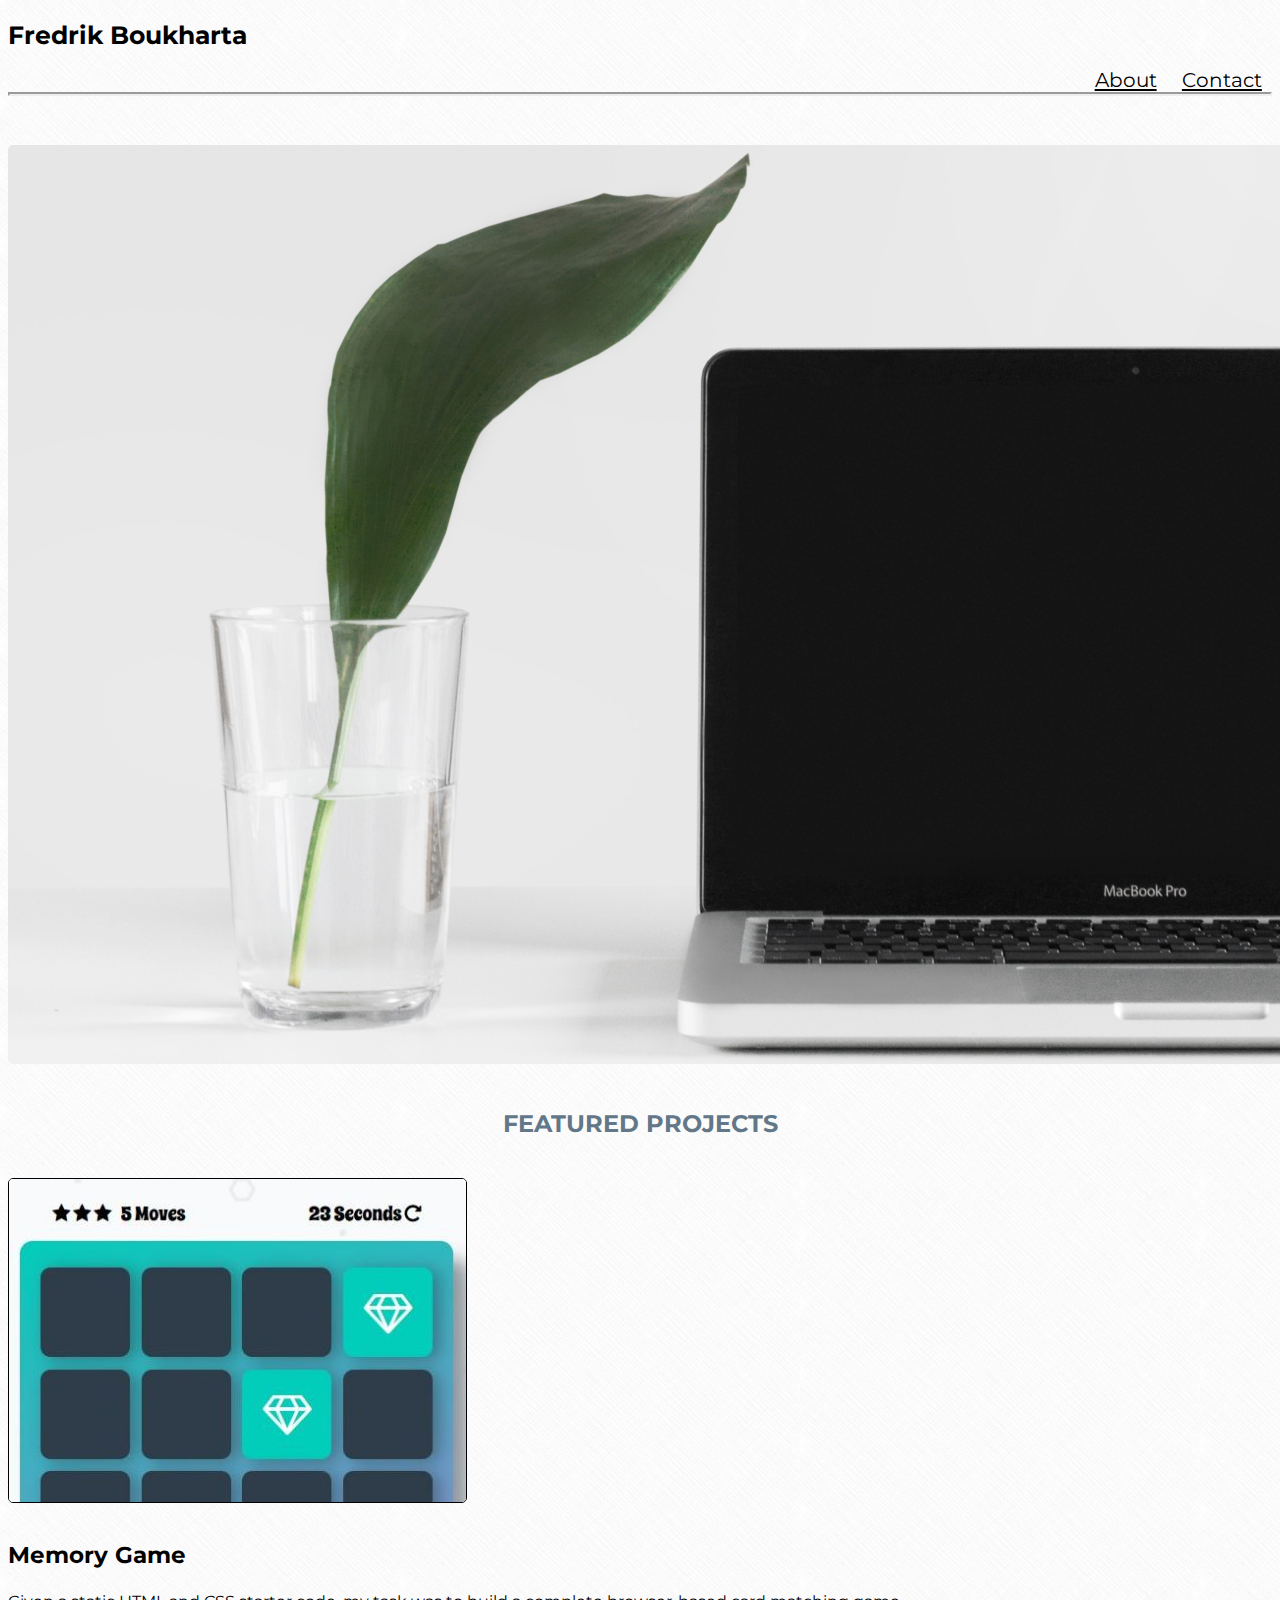
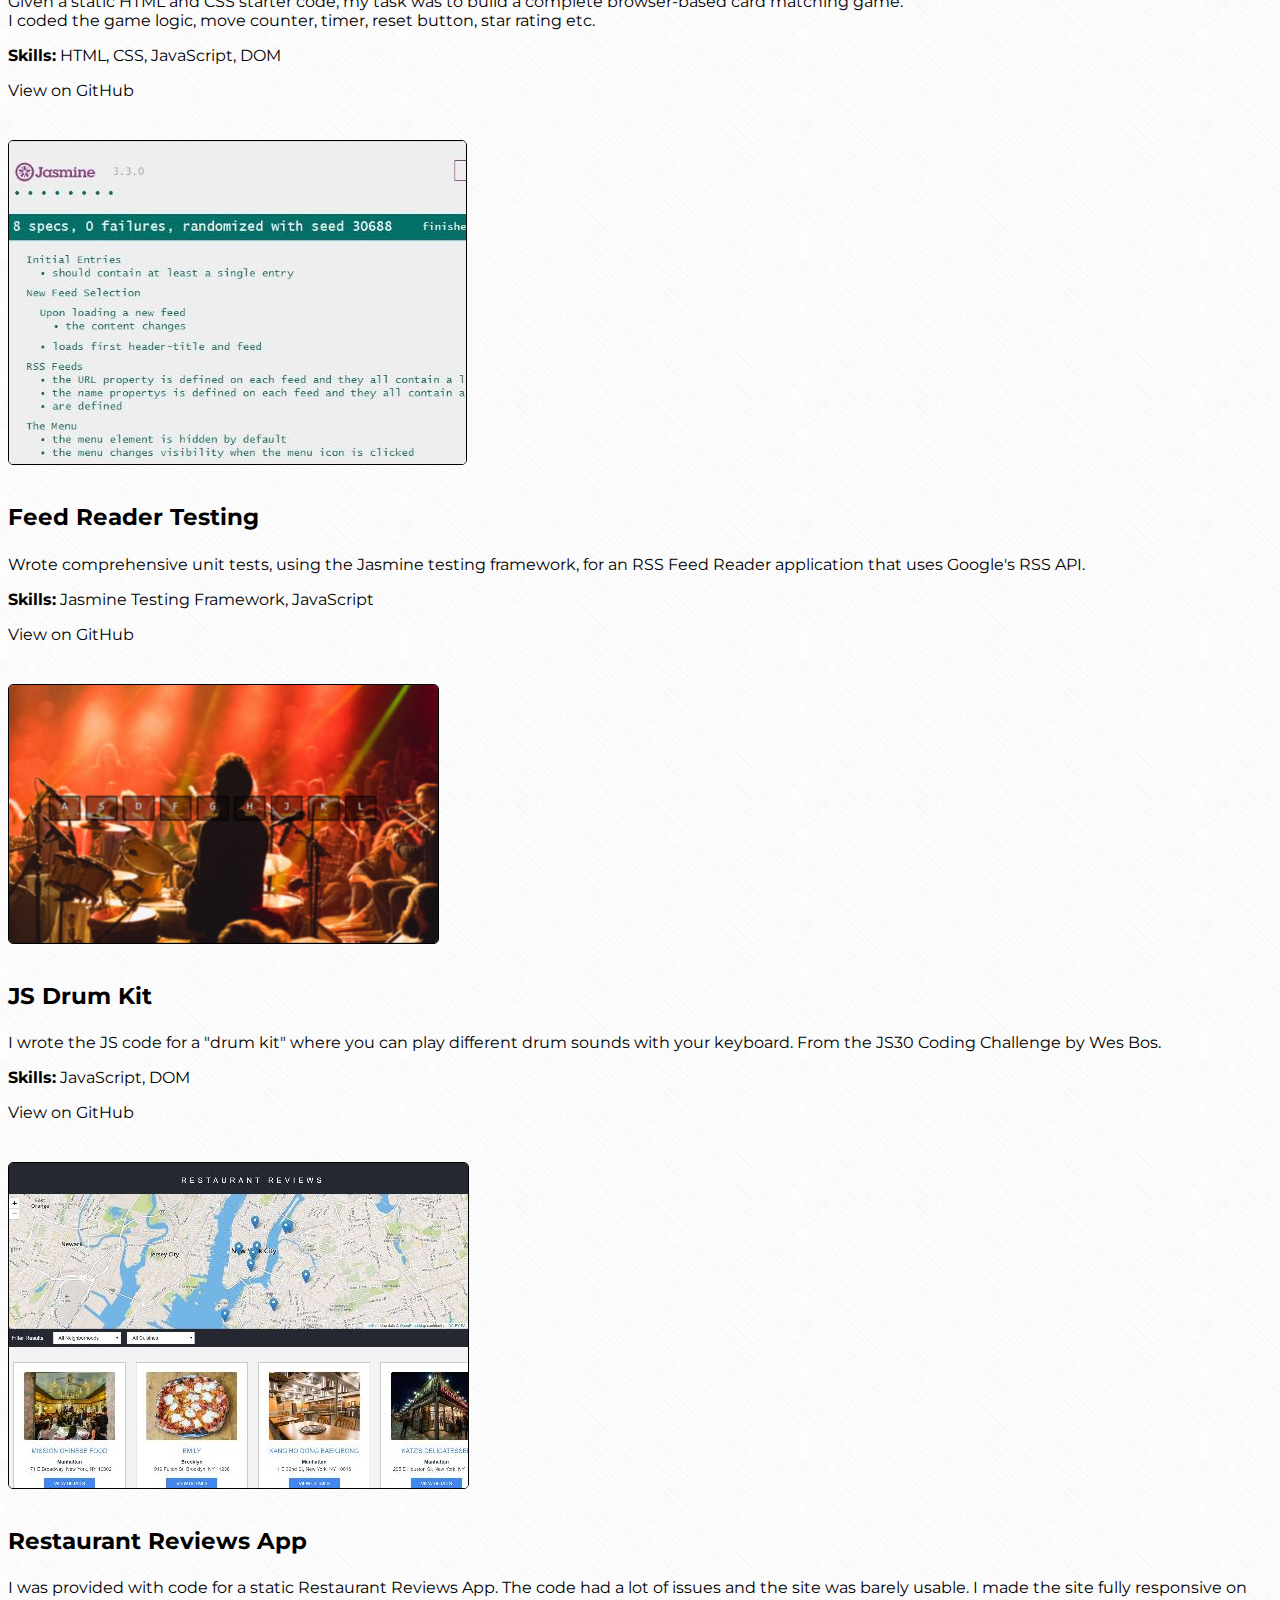
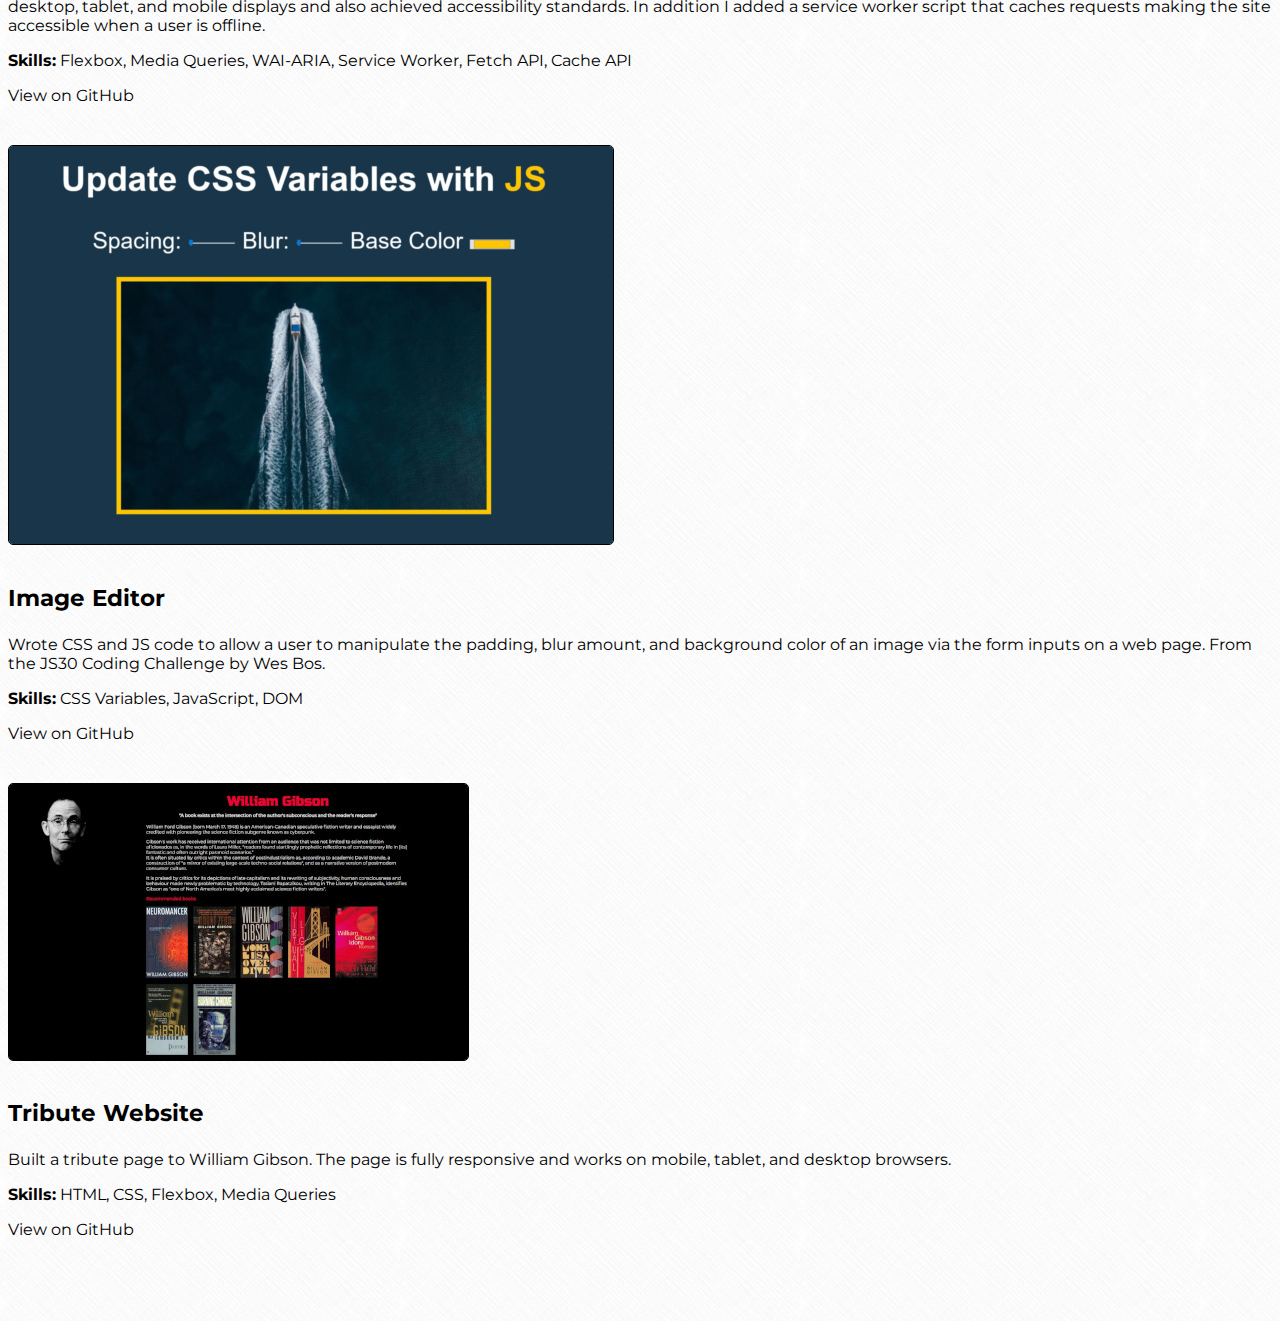
==== commit ecaae922: "Updated project description" ====
--- a/index.html
+++ b/index.html
@@ -145,8 +145,8 @@
         </div>
 
         <div class="col-12 col-md-8 col-lg-6">
-          <h3>Tribute Page</h3>
-          <p>A tribute page to William Gibson that's fully responsive on desktop, tablet, and mobile displays.</p>
+          <h3>Tribute Website</h3>
+          <p>Built a tribute page to William Gibson. The page is fully responsive and works on mobile, tablet, and desktop browsers.</p>
           <p><span class="skills">Skills:</span> HTML, CSS, Flexbox, Media Queries</p>
           <a href="https://github.com/fredbouk/fcc-tribute-page" class="no-underline" target="_blank"><p>View on GitHub</p></a>
         </div>
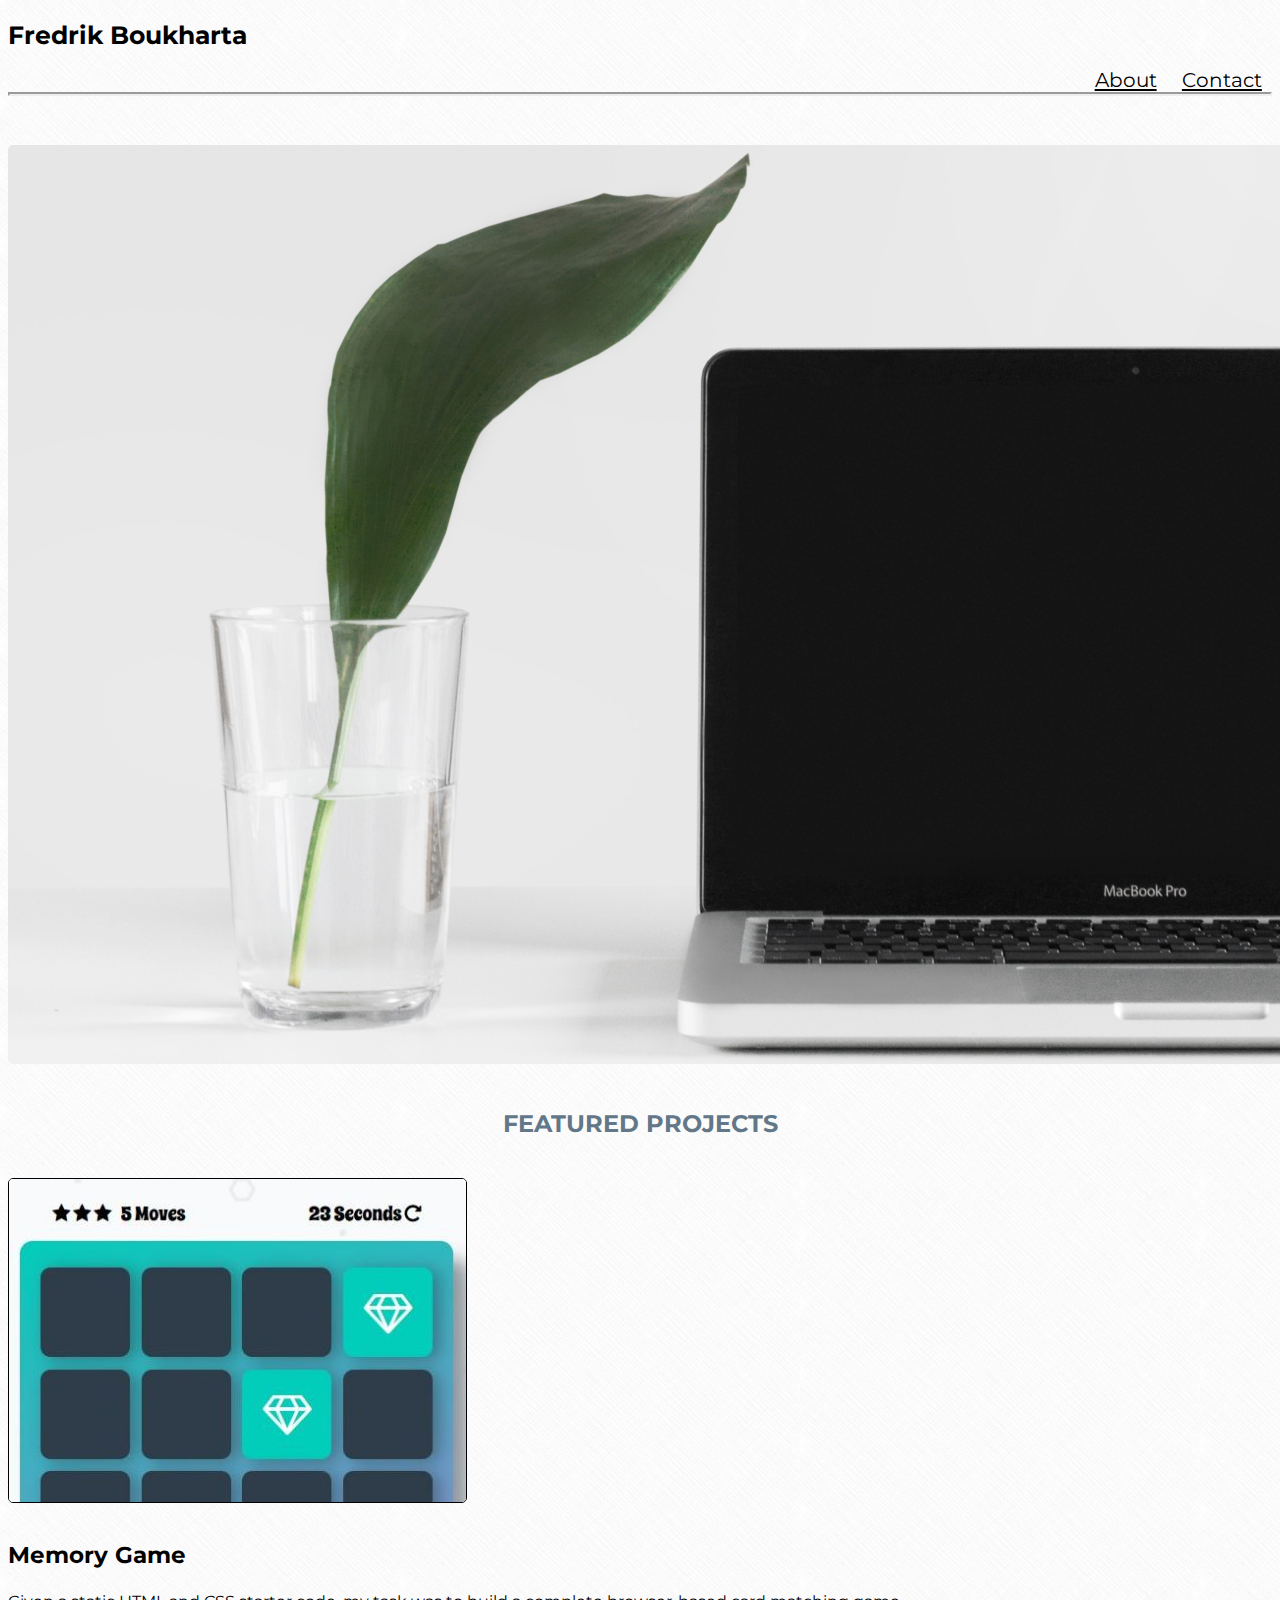
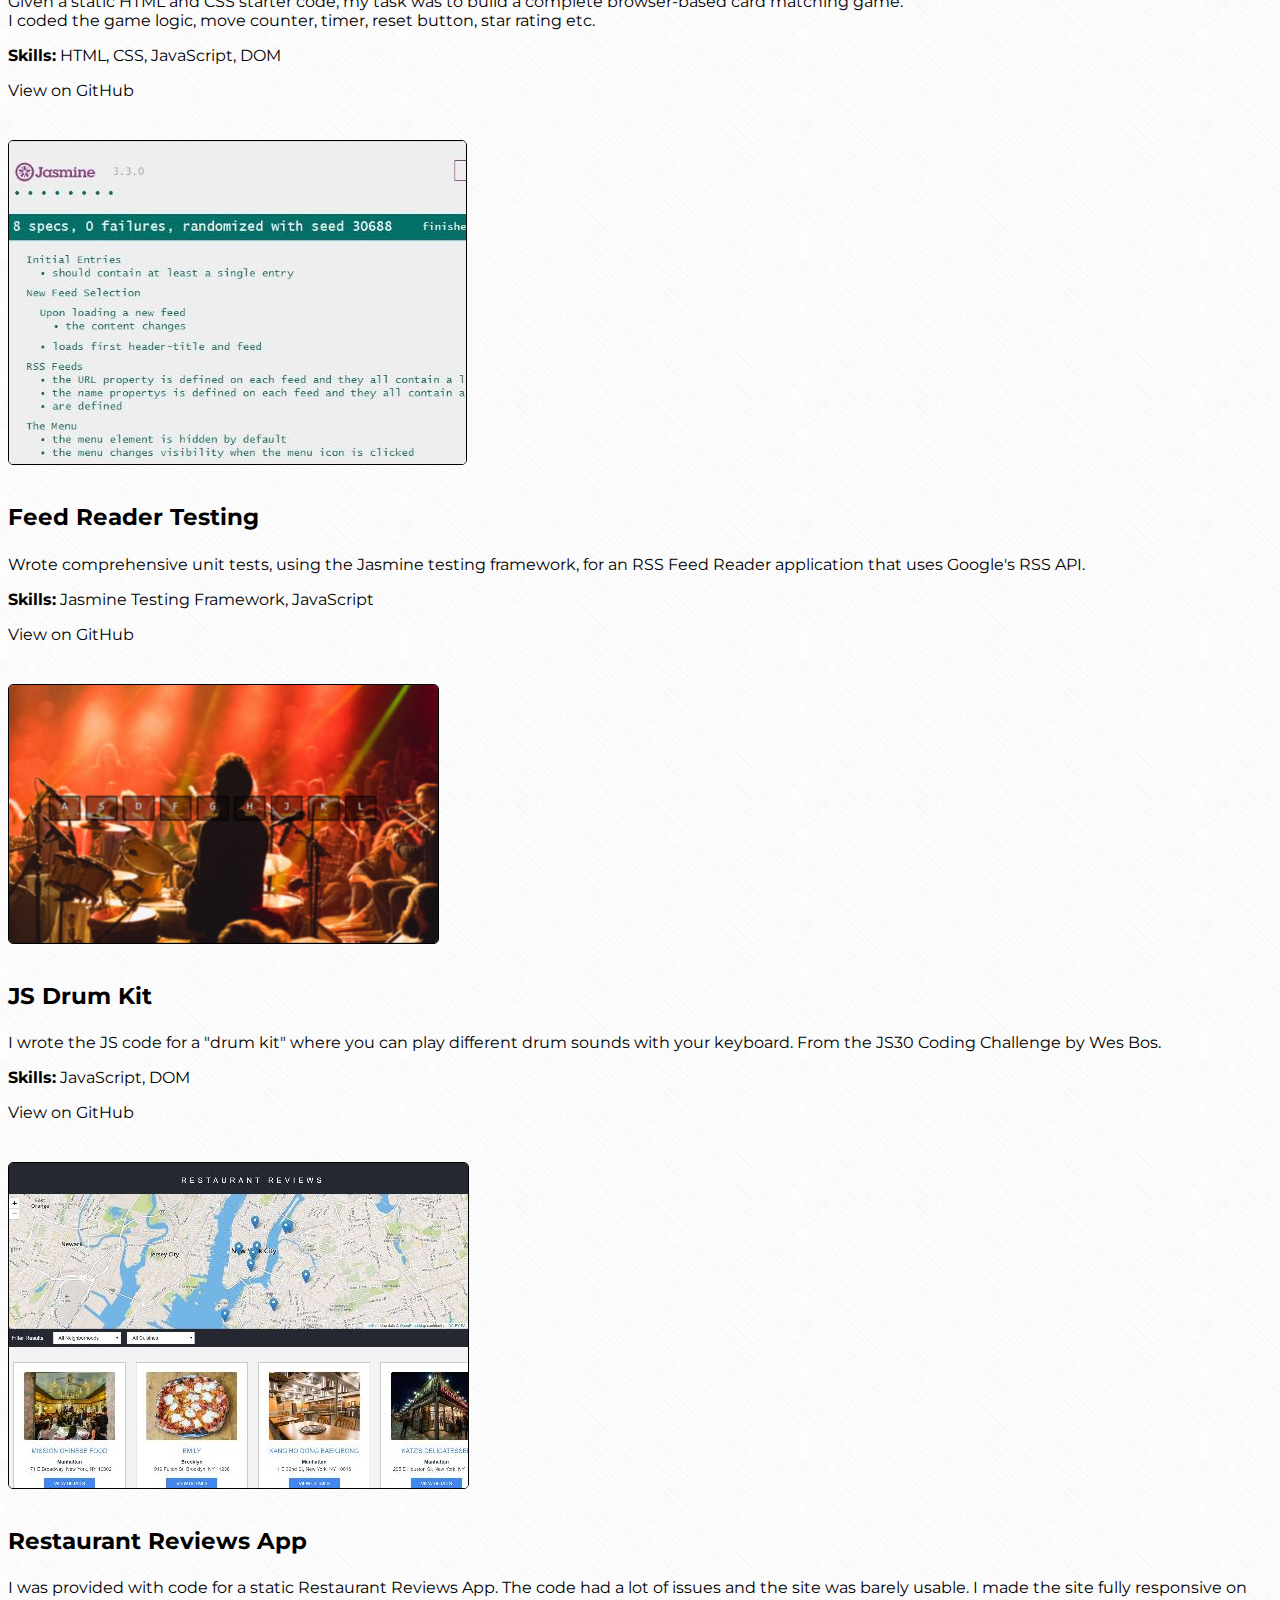
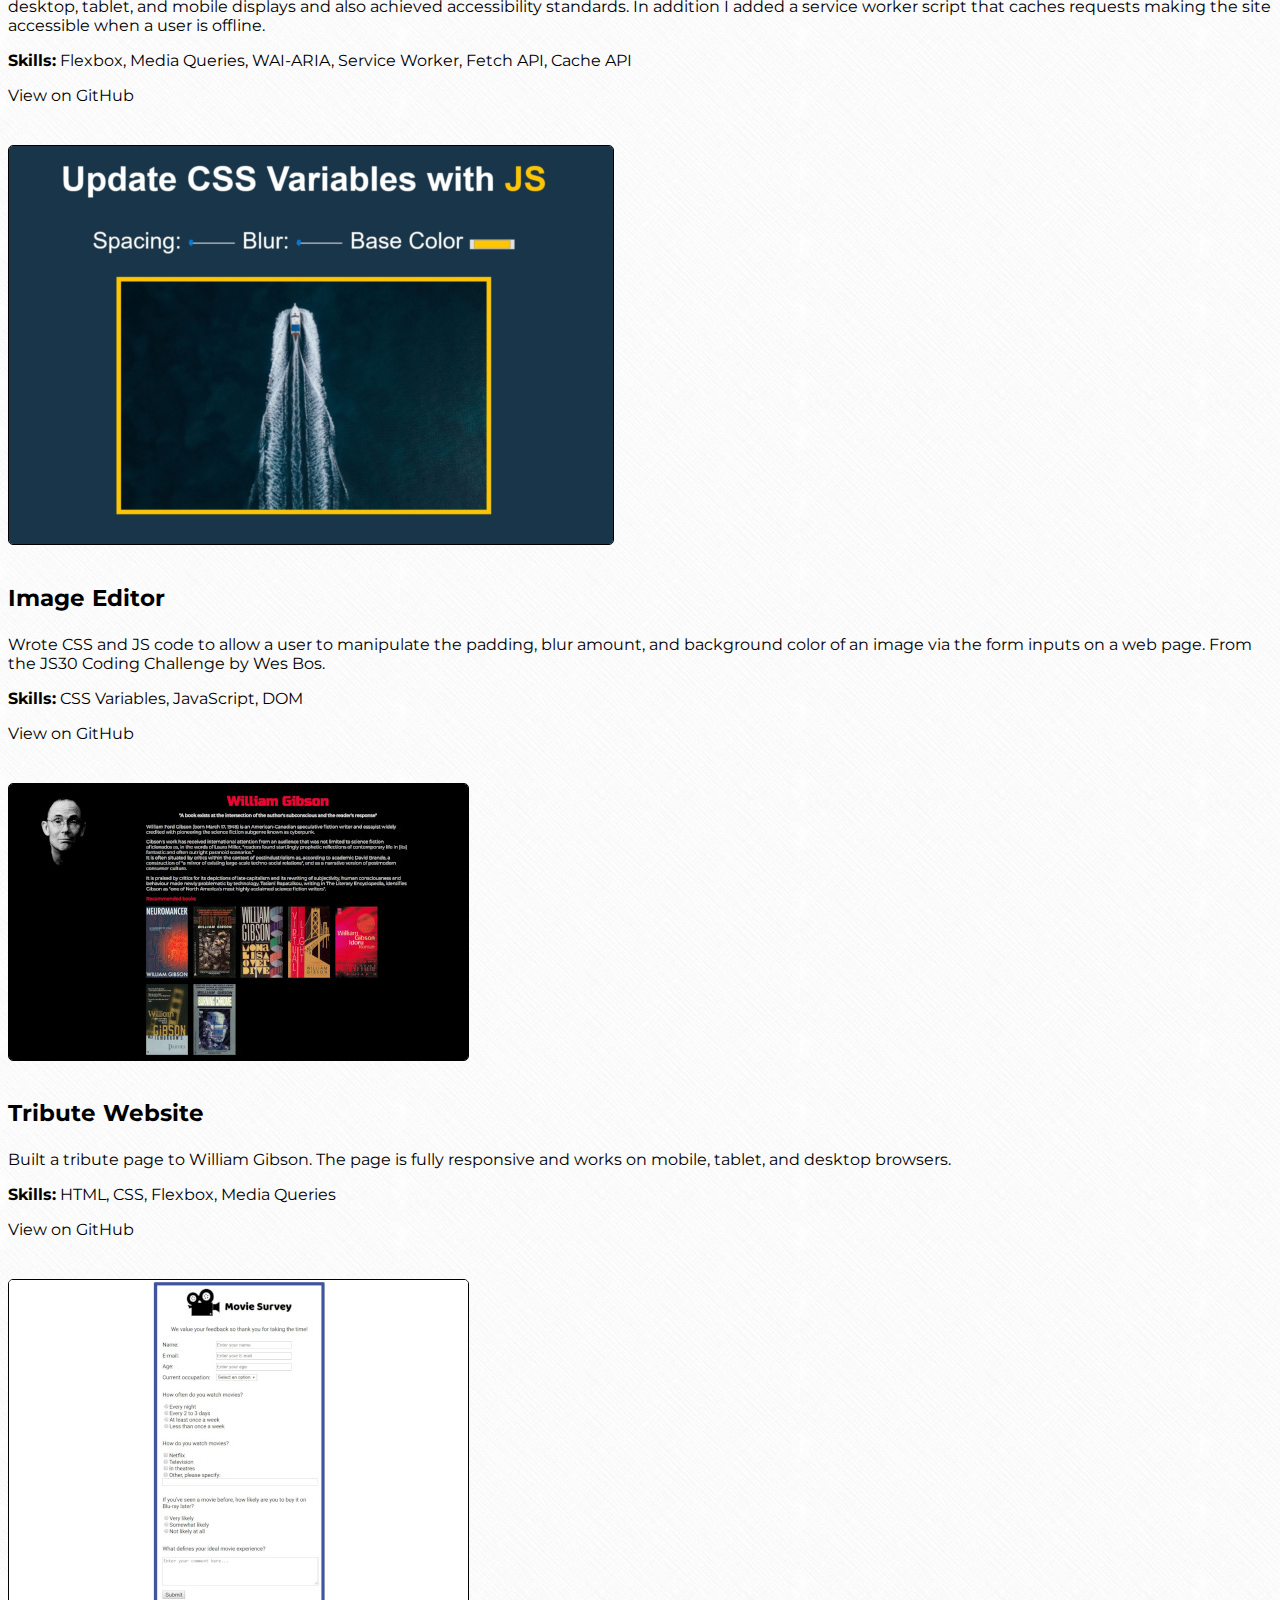
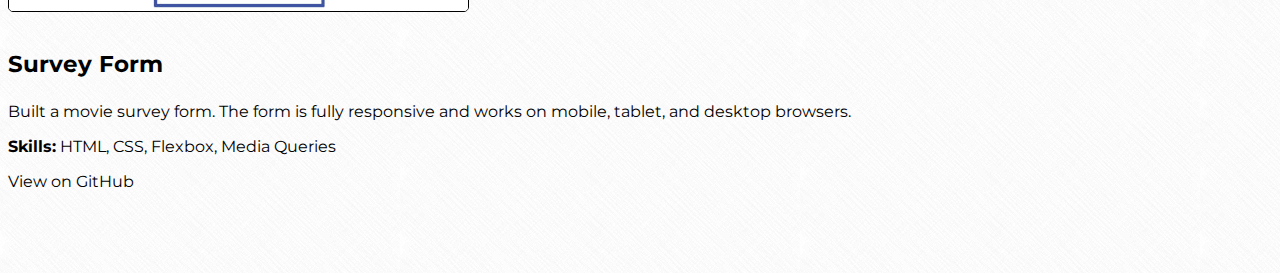
==== commit e8d6c968: "Added project Survey Form" ====
--- a/index.html
+++ b/index.html
@@ -153,6 +153,22 @@
     
       </div>
 
+
+      <div class="row justify-content-center project">
+
+        <div class="col-8 col-md-4 col-lg-4">
+          <a href="https://fredbouk.github.io/fcc-survey-form/" target="_blank"><img src="img/survey-form.jpg" class="img-fluid project-img" alt="movie survey form"></a>
+        </div>
+
+        <div class="col-12 col-md-8 col-lg-6">
+          <h3>Survey Form</h3>
+          <p>Built a movie survey form. The form is fully responsive and works on mobile, tablet, and desktop browsers.</p>
+          <p><span class="skills">Skills:</span> HTML, CSS, Flexbox, Media Queries</p>
+          <a href="https://github.com/fredbouk/fcc-survey-form" class="no-underline" target="_blank"><p>View on GitHub</p></a>
+        </div>
+    
+      </div>
+
     </main> 
   
     <footer>
